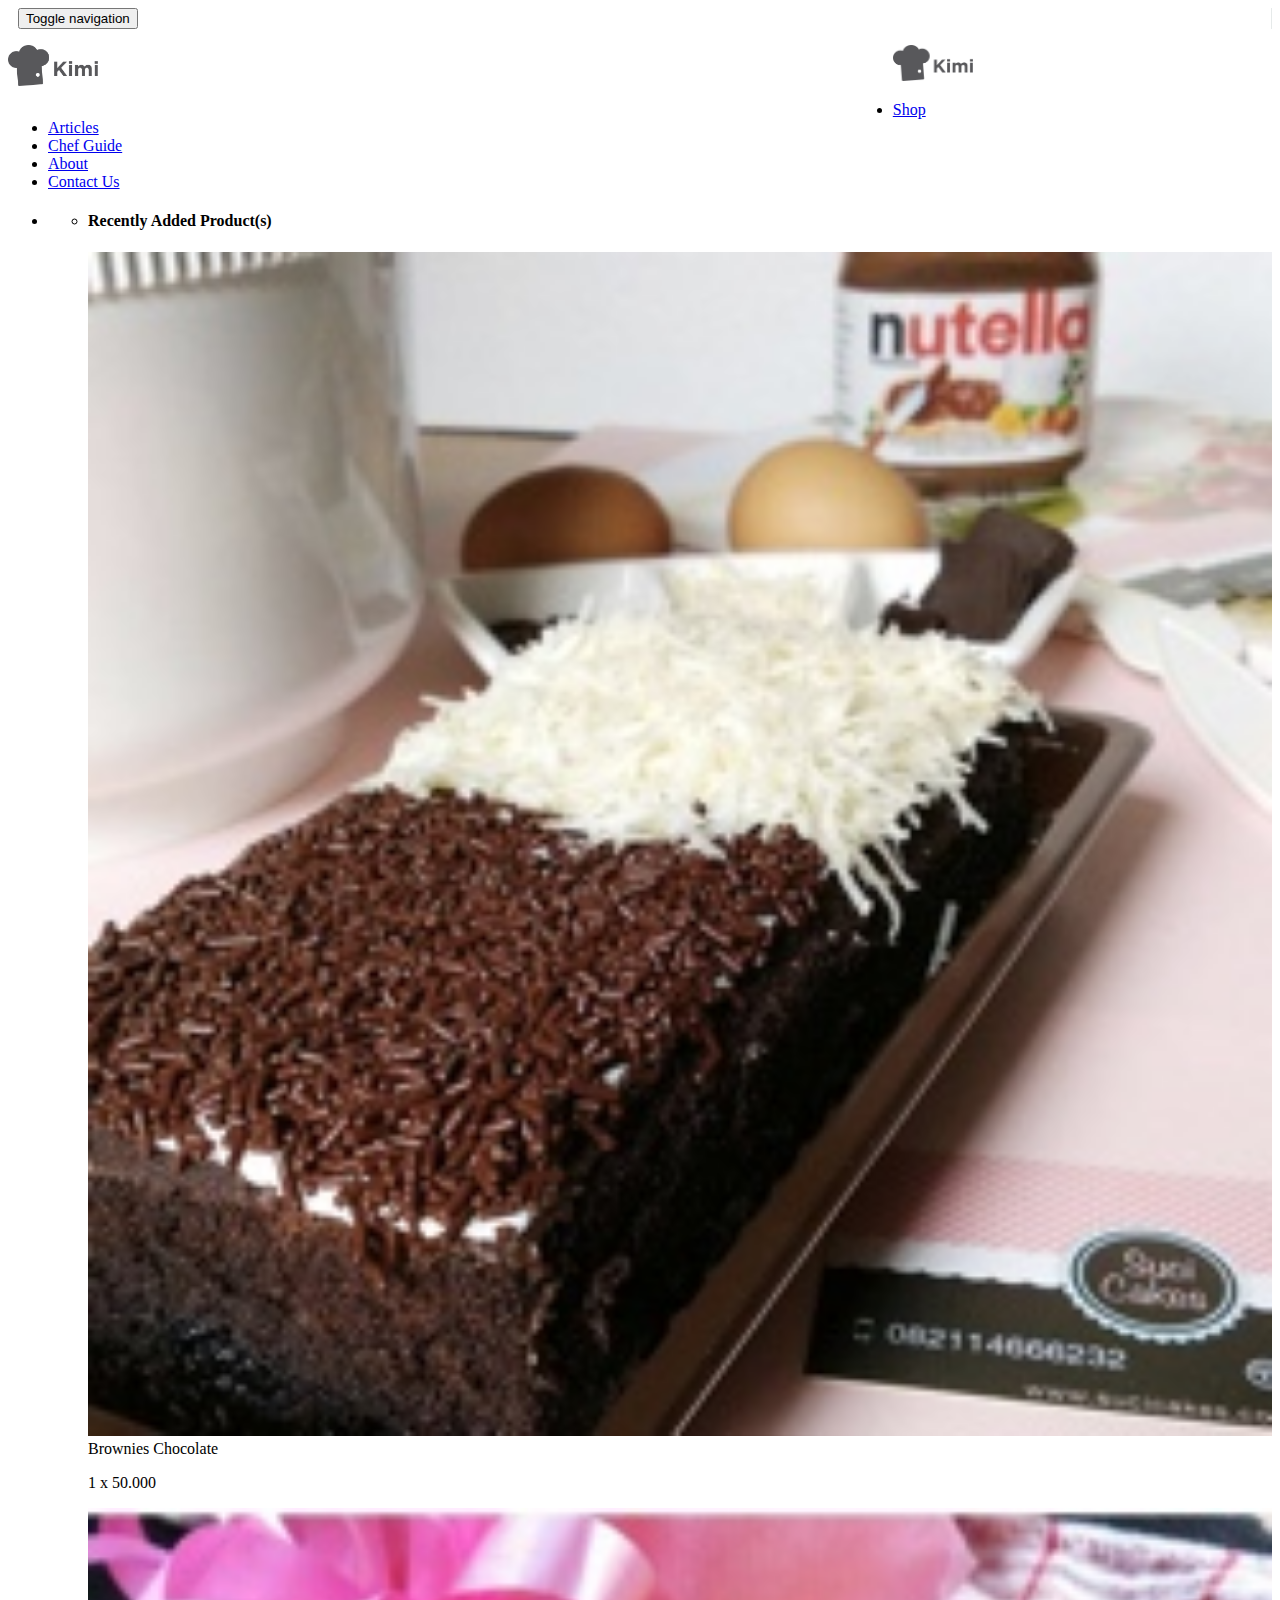
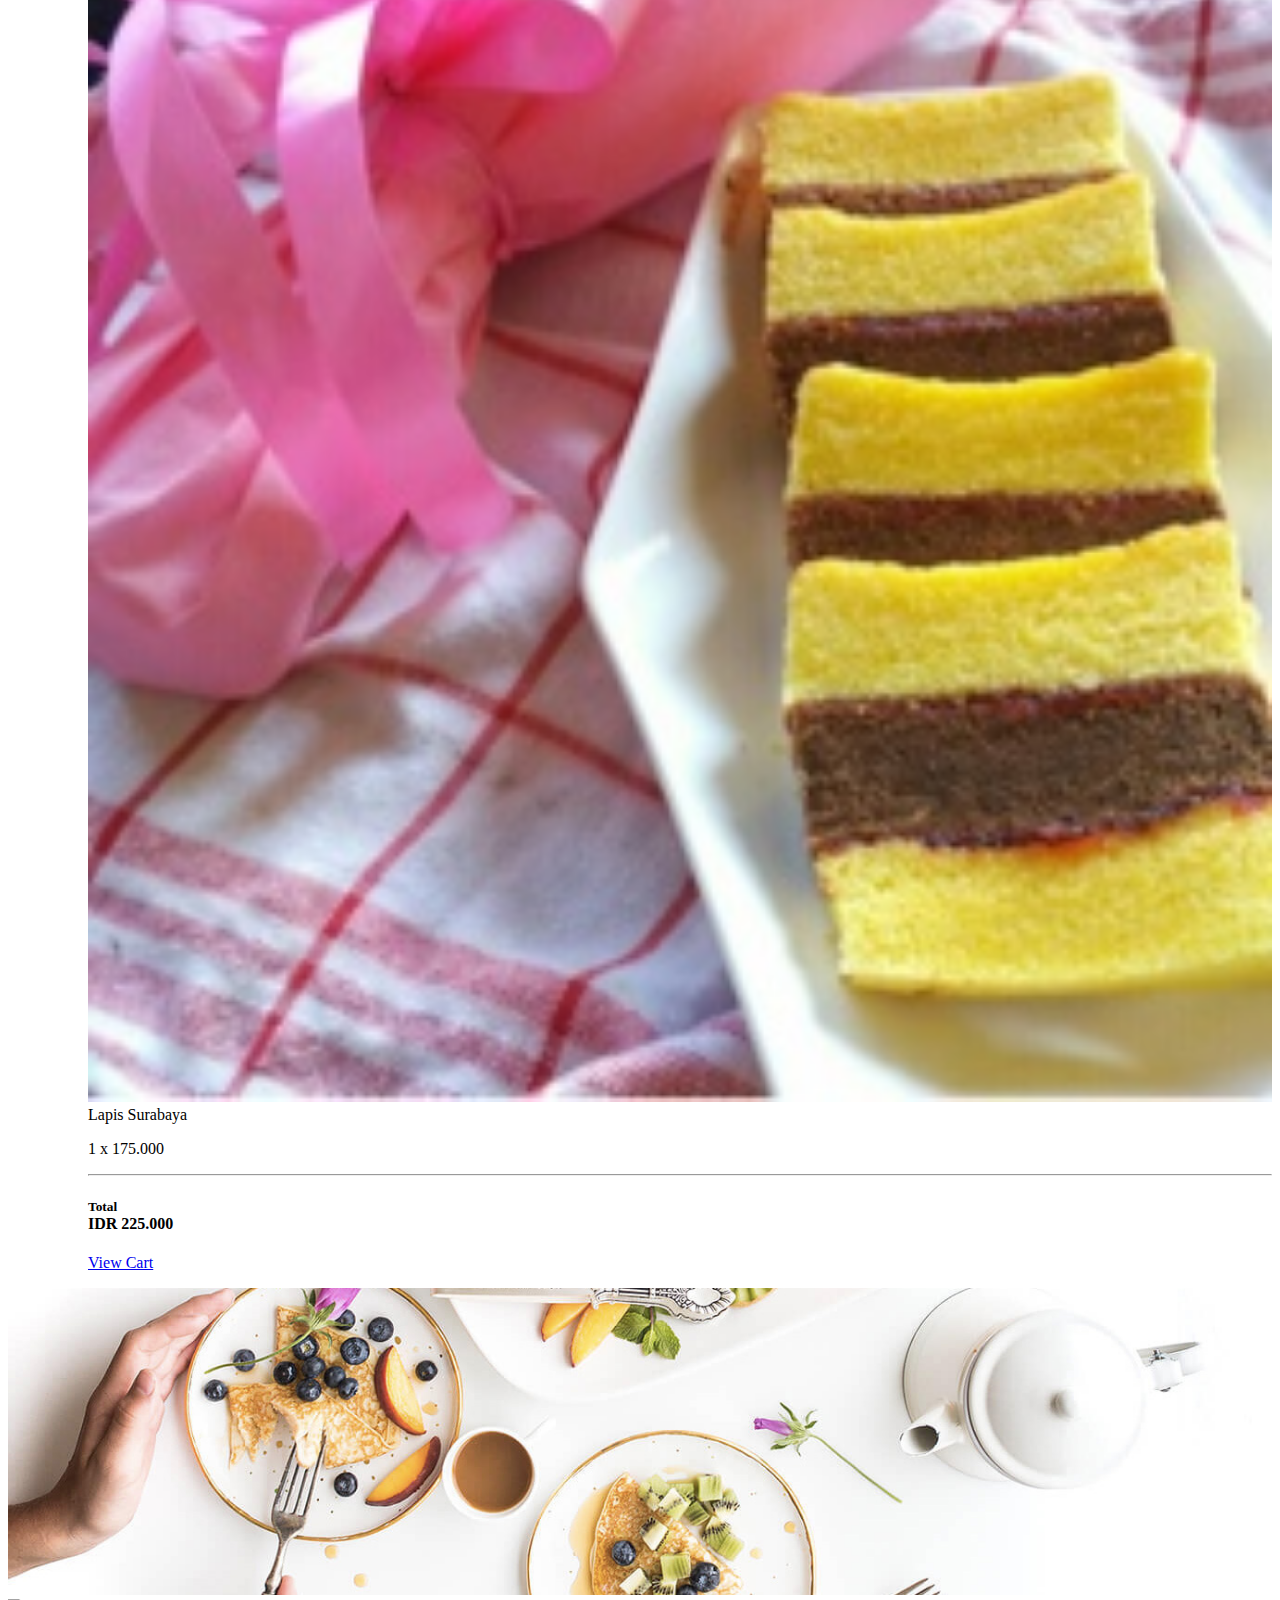
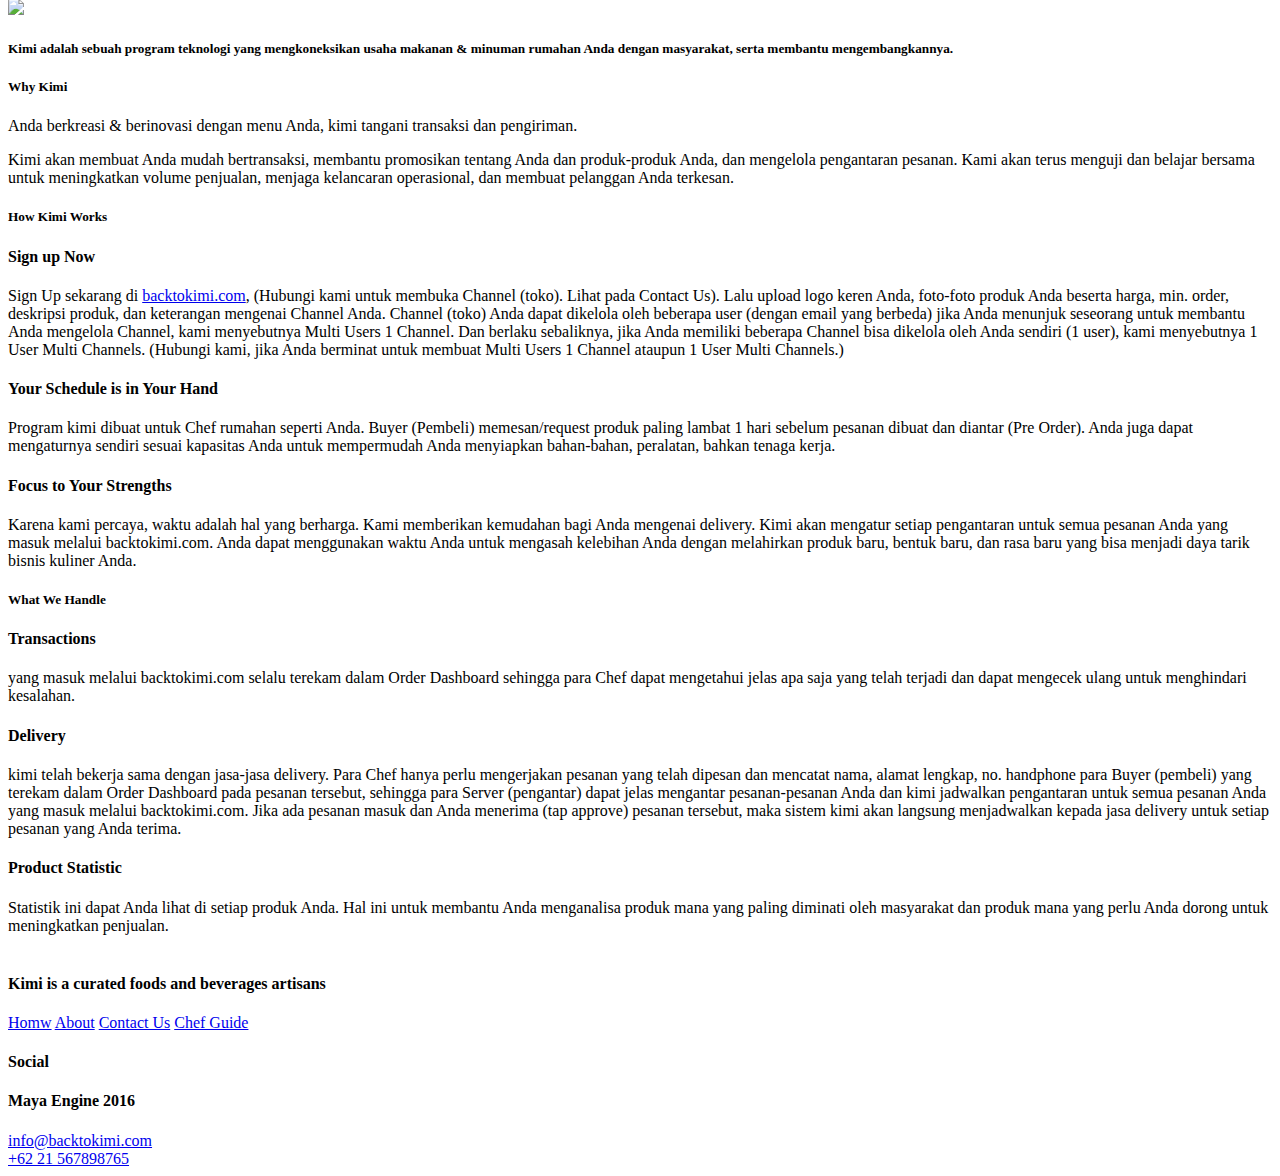
==== about.html @ 2904786a "first commit" ====
<!DOCTYPE html>
<html lang="en">

<head>
    <meta charset="utf-8">
    <meta http-equiv="X-UA-Compatible" content="IE=edge">
    <meta name="viewport" content="width=device-width, initial-scale=1">
    <meta name="apple-mobile-web-app-capable" content="yes">
    <meta name="mobile-web-app-capable" content="yes">


    <link rel="icon" href="https://s3-ap-southeast-1.amazonaws.com/kimistatic/images/favicon.ico">
    <link rel="apple-touch-icon" href="https://s3-ap-southeast-1.amazonaws.com/kimistatic/images/apple-touch-icon.png">

    <title>About Kimi</title>

    <!-- Bootstrap core CSS -->
    <link href="./css/bootstrap.min.css" rel="stylesheet">
    <link href="css/kimi.css" rel="stylesheet">
    <link href="css/font-awesome.min.css" rel="stylesheet">



</head>

<body style="background-color: #fff;">

    <nav class="navbar navbar-default navbar-fixed-top">
        <div class="container-fluid" style="background: white;">
            <div class="navbar-header pull-left"
                style="border-right: 1px solid #E6EAEA; padding-right: 10px; margin-right: 0px; padding-left: 10px;">
                <button type="button" class="navbar-toggle collapsed" data-toggle="collapse" data-target="#navbar"
                    aria-expanded="false" aria-controls="navbar">
                    <span class="sr-only">Toggle navigation</span>
                    <span class="icon-bar icon-short"></span>
                    <span class="icon-bar"></span>
                    <span class="icon-bar icon-medium"></span>
                </button>
            </div>
            <div class="visible-xs" style="width: 70%; float: left;">
                <p class="text-center logo-container visible-xs"><a href="index.html"><img src="images/logo.png"
                            width="90"></a></p>
            </div>
            


            <div class="clearfix"></div>

            <div class="fly-searchbar" style="display: none;">
                <div class="top-nav-searchbar searchbar-mobile">
                    <div class="input-group">
                        <form action="search.html">
                            <input class="form-control" type="text" name="q" id="tipue_search_input"
                                placeholder="Search for" autofocus="autofocus">
                        </form>
                        <div class=" logo-center">
                            <p class="text-center logo-container "><a href="index.html"><img src="images/logo.png"
                                        width="90"></a></p>
                        </div>
                        
                    </div>
                </div>
            </div>


            <div id="navbar" class="navbar-collapse collapse">
                <div class="col-md-4 col-sm-4 d-none d-sm-inline d-md-inline d-lg-inline">
                    <p class="text-center logo-container">
                        <a href="index.html">
                            <img src="images/logo.png" class="" width="80" height="auto">
                        </a>
                    </p>
                </div>
                <div class="col-md-8 col-sm-8">
                    <ul class="nav navbar-nav">
                        <li><a href="index.html">Shop</a></li>
                        <li><a href="articles.html">Articles</a></li>
                        <li><a href="merchantGuide.html">Chef Guide</a></li>
                        <li class="active"><a href="about.html">About</a></li>
                        <li><a href="contact.html">Contact Us</a></li>
                    </ul>
                    <ul class="nav navbar-nav navbar-right">
                        <li class="dropdown">

                            <ul class="dropdown-menu">
                                <li>
                                    <div class="cart-flyout">
                                        <h4 class="text-oswald">Recently Added Product(s)</h4>
                                        <div class="row">
                                            <div class="col-sm-2 col-xs-3 less-padding">
                                                <img src="images/brownies.jpg" width="100%">
                                            </div>
                                            <div class="col-sm-8 col-xs-9">
                                                <span class="text-gray-1">Brownies Chocolate</span>
                                                <p class="text-gray-2">1 x 50.000</p>
                                            </div>

                                        </div>

                                        <div class="row">
                                            <div class="col-sm-2 col-xs-3 less-padding">
                                                <img src="images/lapisSurabaya.jpg" width="100%">
                                            </div>
                                            <div class="col-sm-8 col-xs-9">
                                                <span class="text-gray-1">Lapis Surabaya</span>
                                                <p class="text-gray-2">1 x 175.000</p>
                                            </div>

                                        </div>
                                        <hr>

                                        <div class="row">
                                            <div class="col-sm-6 col-xs-6 less-padding">
                                                <h4><small>Total</small><br><span>IDR 225.000</span></h4>
                                            </div>
                                            <div class="col-sm-6 col-xs-6 less-padding">
                                                <a href="#"
                                                    class="button-green-top-nav btn pull-right btn-block text-oswald text-uppercase">View
                                                    Cart</a>
                                            </div>
                                        </div>

                                    </div>
                                </li>
                            </ul>
                        </li>
                    </ul>
                </div><!--/.nav-collapse -->
            </div><!--/.container-fluid -->
        </div>
    </nav>


    <div class="container-fluid kimi-container less-padding">
        <img src="images/birds-eye-1500w.jpg" width="100%" class="hidden-xs">
        <img src="https://res.cloudinary.com/kimithemes/image/upload/c_thumb,h_250,q_auto:best,w_480/v1506321165/birds-eye-1500w_r4qf8b.jpg"
            width="100%" class="visible-xs">
    </div>


    <div class="container">

        <div class="">


            <div class="clearfix"></div>


            <div class="row">
                <div class="col-md-10 col-md-offset-1" style="margin-bottom: 40px;">
                    <h5 class="about-first-text text-center">Kimi adalah sebuah program teknologi yang mengkoneksikan
                        usaha makanan & minuman rumahan Anda dengan masyarakat, serta membantu mengembangkannya.</h5>

                    <div class="maya-well-padding"></div>
                    <h5 class="about-first-text text-center">Why Kimi</h5>

                    <p class="helvetica-18 text-gray-3 text-center text-thin">Anda berkreasi & berinovasi dengan menu
                        Anda, kimi tangani transaksi dan pengiriman.</p>
                    <p class="helvetica-18 text-gray-3 text-center text-thin">Kimi akan membuat Anda mudah bertransaksi,
                        membantu promosikan tentang Anda dan produk-produk Anda, dan mengelola pengantaran pesanan. Kami
                        akan terus menguji dan belajar bersama untuk meningkatkan volume penjualan, menjaga kelancaran
                        operasional, dan membuat pelanggan Anda terkesan.
                    </p>
                    <div class="maya-well-padding"></div>

                    <h5 class="about-first-text text-center">How Kimi Works</h5>
                    <h4 class="text-bold text-center">Sign up Now</h4>
                    <p class="helvetica-18 text-gray-3 text-thin text-center">
                        Sign Up sekarang di <a class="text-secondary" href="signup.html"> backtokimi.com</a>, (Hubungi
                        kami untuk membuka Channel (toko). Lihat pada Contact Us). Lalu upload logo keren Anda,
                        foto-foto produk Anda beserta harga, min. order, deskripsi produk, dan keterangan mengenai
                        Channel Anda.
                        Channel (toko) Anda dapat dikelola oleh beberapa user (dengan email yang berbeda) jika Anda
                        menunjuk seseorang untuk membantu Anda mengelola Channel, kami menyebutnya Multi Users 1
                        Channel.
                        Dan berlaku sebaliknya, jika Anda memiliki beberapa Channel bisa dikelola oleh Anda sendiri (1
                        user), kami menyebutnya 1 User Multi Channels.
                        (Hubungi kami, jika Anda berminat untuk membuat Multi Users 1 Channel ataupun 1 User Multi
                        Channels.)
                    </p>
                    <div class="maya-small-padding"></div>

                    <h4 class="text-bold text-center">Your Schedule is in Your Hand</h4>

                    <p class="helvetica-18 text-gray-3 text-thin text-center">Program kimi dibuat untuk Chef rumahan
                        seperti Anda. Buyer (Pembeli) memesan/request produk paling lambat 1 hari sebelum pesanan dibuat
                        dan diantar (Pre Order).
                        Anda juga dapat mengaturnya sendiri sesuai kapasitas Anda untuk mempermudah Anda menyiapkan
                        bahan-bahan, peralatan, bahkan tenaga kerja.
                    </p>
                    <div class="maya-small-padding"></div>

                    <h4 class="text-bold text-center">Focus to Your Strengths</h4>
                    <p class="helvetica-18 text-gray-3 text-thin text-center">
                        Karena kami percaya, waktu adalah hal yang berharga. Kami memberikan kemudahan bagi Anda
                        mengenai delivery.
                        Kimi akan mengatur setiap pengantaran untuk semua pesanan Anda yang masuk melalui
                        backtokimi.com. Anda dapat menggunakan waktu Anda untuk mengasah kelebihan Anda dengan
                        melahirkan produk baru, bentuk baru, dan rasa baru yang bisa menjadi daya tarik bisnis kuliner
                        Anda.
                    </p>
                    <div class="maya-well-padding"></div>

                    <div>
                        <h5 class="about-first-text text-center">What We Handle</h5>
                        <h4 class="text-bold text-center">Transactions</h4>
                        <p class="helvetica-18 text-gray-3 text-thin text-center">yang masuk melalui backtokimi.com
                            selalu terekam dalam Order Dashboard sehingga para Chef dapat mengetahui jelas apa saja yang
                            telah terjadi dan dapat mengecek ulang untuk menghindari kesalahan.
                        </p>
                        <div class="maya-small-padding"></div>
                    </div>


                    <div>
                        <h4 class="text-bold text-center">Delivery</h4>
                        <p class="helvetica-18 text-gray-3 text-thin text-center">kimi telah bekerja sama dengan
                            jasa-jasa delivery. Para Chef hanya perlu mengerjakan pesanan yang telah dipesan dan
                            mencatat nama, alamat lengkap, no. handphone para Buyer (pembeli) yang terekam dalam Order
                            Dashboard pada pesanan tersebut, sehingga para Server (pengantar) dapat jelas mengantar
                            pesanan-pesanan Anda dan kimi jadwalkan pengantaran untuk semua pesanan Anda yang masuk
                            melalui backtokimi.com.
                            Jika ada pesanan masuk dan Anda menerima (tap approve) pesanan tersebut, maka sistem kimi
                            akan langsung menjadwalkan kepada jasa delivery untuk setiap pesanan yang Anda terima.

                        </p>
                        <div class="maya-small-padding"></div>
                    </div>

                    <div>
                        <h4 class="text-bold text-center">Product Statistic</h4>
                        <p class="helvetica-18 text-gray-3 text-thin text-center">Statistik ini dapat Anda lihat di
                            setiap produk Anda.
                            Hal ini untuk membantu Anda menganalisa produk mana yang paling diminati oleh masyarakat dan
                            produk mana yang perlu Anda dorong untuk meningkatkan penjualan.
                        </p>
                        <div class="maya-small-padding"></div>
                    </div>



                </div>
            </div>
        </div>

    </div><!-- /.container -->

    <!--include footer-->
    <div class="include-footer"></div>


    <!-- Bootstrap core JavaScript
================================================== -->
    <!-- Placed at the end of the document so the pages load faster -->
    <script src="./js/jquery.min.js"></script>
    <script>window.jQuery || document.write('<script src="../../assets/js/vendor/jquery.min.js"><\/script>')</script>
    <script src="./js/bootstrap.min.js"></script>

    <!--kimi basic js-->
    <script src="./js/kimi.js"></script>

</body>

</html>
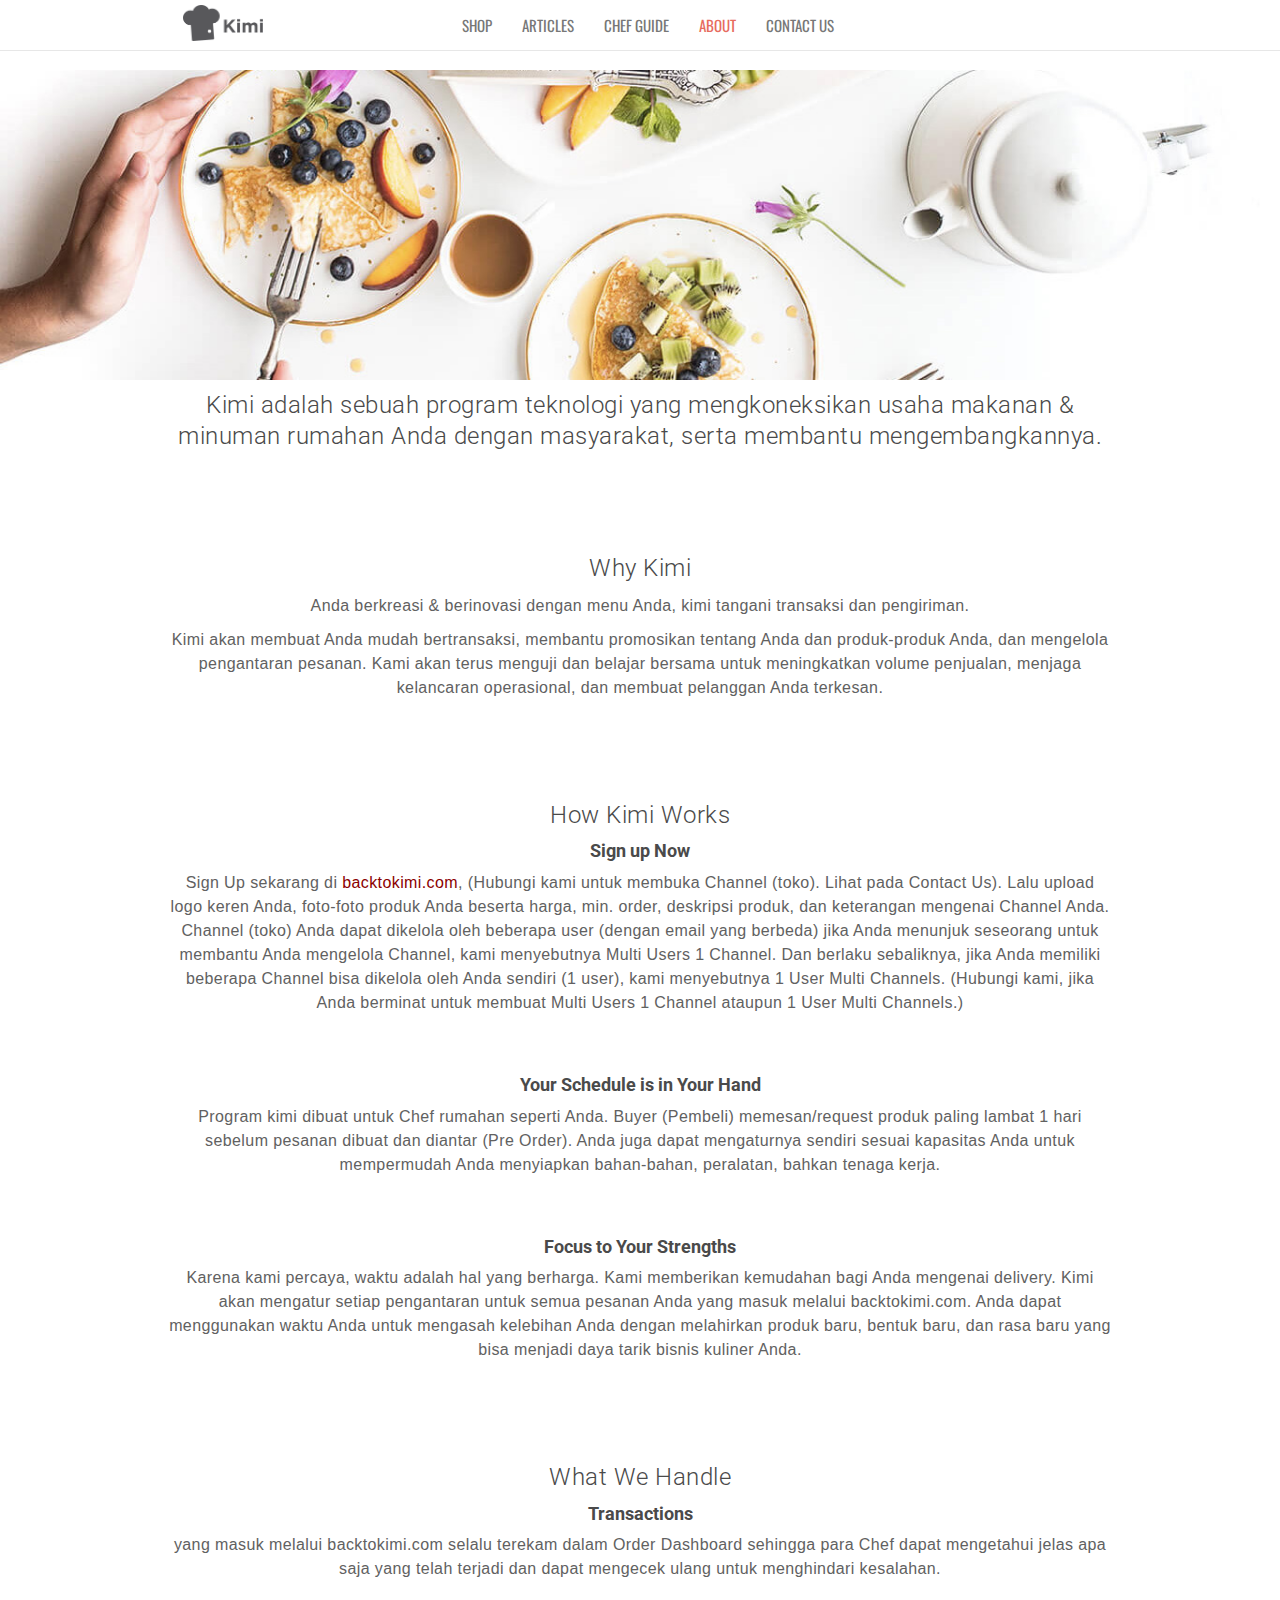
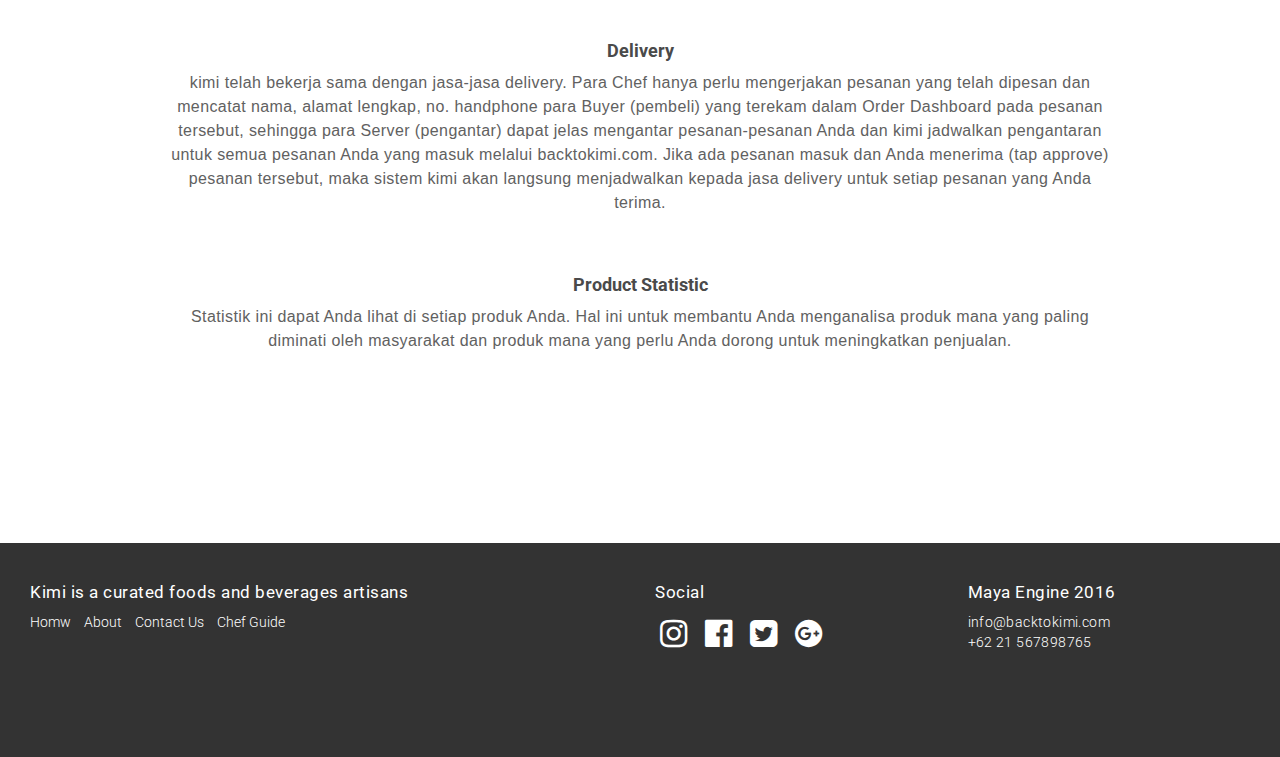
==== commit 1cd75661: "icon change" ====
--- a/about.html
+++ b/about.html
@@ -9,10 +9,10 @@
     <meta name="mobile-web-app-capable" content="yes">
 
 
-    <link rel="icon" href="https://s3-ap-southeast-1.amazonaws.com/kimistatic/images/favicon.ico">
+    
     <link rel="apple-touch-icon" href="https://s3-ap-southeast-1.amazonaws.com/kimistatic/images/apple-touch-icon.png">
 
-    <title>About Kimi</title>
+   
 
     <!-- Bootstrap core CSS -->
     <link href="./css/bootstrap.min.css" rel="stylesheet">
--- a/css/kimi.css
+++ b/css/kimi.css
@@ -0,0 +1,1890 @@
+/*
+kimi css 0.1
+Copyright (c) 2017 Kimi
+kimi themes is released under the MIT License
+https://backtokimi.com
+*/
+
+@import url('https://fonts.googleapis.com/css?family=Oswald');
+@import url('https://fonts.googleapis.com/css?family=Roboto:300,400,800');
+
+body {
+    background-color: #F5F7F6;
+    font-family: "Roboto";
+    color: #4A4A4A;
+    padding-top: 0 !important;
+}
+
+button,
+a {
+    cursor: pointer;
+}
+
+a {
+    color: #8b0000
+}
+
+.search-button {
+    background: none;
+    border: none;
+    margin-right: 20px;
+}
+
+.search-button i {
+    font-size: 18px;
+    line-height: 55px;
+}
+
+.search-button-mobile {
+    border: none !important;
+    background: none !important;
+}
+
+#buttonCloseSearchbarMobile {
+    border: none;
+    background: none;
+}
+
+.search-button-mobile i {
+    line-height: 47px;
+    font-size: 22px;
+}
+
+.fly-searchbar {
+    background: white;
+    position: absolute;
+    top: 0;
+    width: 100%;
+    height: 50px;
+    left: 0;
+    padding: 9px 15px;
+}
+
+.searchbar-mobile .input-group {
+    width: 100% !important;
+}
+
+.searchbar-mobile input {
+    height: 34px !important;
+    width: 240px !important;
+}
+
+#buttonCloseSearchbarMobile i {
+    line-height: 30px;
+    font-size: 20px;
+}
+
+.searchbox-search-result {
+    background: white;
+    padding: 10px;
+    width: 100%;
+    -webkit-border-radius: 2px;
+    -moz-border-radius: 2px;
+    border-radius: 2px;
+    border: 1px solid #f5f5f5;
+    height: 50px;
+}
+
+.searchbox-search-result::-webkit-input-placeholder {
+    color: #ccc;
+}
+
+
+.help-text {
+    font-size: 12px;
+    color: #939493;
+    font-weight: 400;
+    line-height: 56px;
+    margin-bottom: 0;
+}
+
+.logo-center {
+    width: calc(100% - 95.5px);
+    /* 83.5px Get From navbar-menu width 63px +  navbar-search 32.44px */
+    float: left;
+}
+
+.logo-container {
+    margin-bottom: 0;
+    margin-top: 5px;
+}
+
+a.button-green-top-nav {
+    background: #8b0000;
+    color: white;
+    border: none;
+    border-radius: 0;
+    line-height: 48px;
+    padding-left: 30px;
+    padding-right: 30px;
+    font-weight: 500;
+}
+
+a.button-green-top-nav:focus {
+    color: white;
+    border: 1px solid darkred;
+}
+
+a.button-green-top-nav:hover {
+    background: #000;
+    color: #ffffff;
+}
+
+.button-positive {
+    background: #42AB9E !important;
+}
+
+.button-green-free {
+    background: #8b0000;
+    color: white;
+    -webkit-border-radius: 2px;
+    -moz-border-radius: 2px;
+    border-radius: 2px;
+}
+
+.button-green-free:hover {
+    background: black;
+    color: #fff;
+}
+
+.merchant-menu li a:hover {
+    color: #8b0000 !important;
+}
+
+.box-bg-white {
+    background: white;
+    padding: 10px 20px;
+    float: left;
+    margin-bottom: 40px;
+}
+
+.bg-white {
+    background: #ffffff;
+}
+
+.box-bg-gray {
+    background: #F5F7F6;
+    padding: 10px 10px;
+    float: left;
+}
+
+.number-input {
+    border: none !important;
+    text-align: center;
+    box-shadow: none;
+    font-size: 20px;
+    font-weight: bold;
+}
+
+.breadcrumb {
+    background: none;
+    padding-left: 0;
+    margin-bottom: 10px;
+}
+
+.breadcrumb li {
+    color: #333;
+    font-size: 12px;
+}
+
+.breadcrumb li a {
+    color: #8b0000;
+}
+
+.breadcrumb li a:hover {
+    text-decoration: none;
+}
+
+.arrival-btn-group>.btn:first-child {
+    font-size: 22px !important;
+    color: #4A4A4A !important;
+    font-weight: 500 !important;
+}
+
+.arrival-btn-group .dropdown-menu>li>a {
+    font-size: 22px !important;
+    color: #4A4A4A !important;
+    font-weight: 500 !important;
+}
+
+.owl-theme .owl-dots .owl-dot span {
+    width: 6px !important;
+    height: 6px !important;
+}
+
+.owl-theme .owl-dots .owl-dot.active span,
+.owl-theme .owl-dots .owl-dot:hover span {
+    background: #8b0000 !important;
+}
+
+a.text-secondary:hover {
+    text-decoration: none;
+    color: #4a4a4a;
+}
+
+/*typography*/
+.text-center.text-gray-1 {
+    font-family: roboto;
+}
+
+.text-secondary {
+    color: #8b0000;
+}
+
+.text-red {
+    color: #CC555B !important;
+}
+
+.text-gray-3 {
+    color: #9B9B9B;
+}
+
+.text-gray-2 {
+    color: #939493;
+}
+
+.text-gray-1 {
+    color: #4A4A4A;
+}
+
+.text-gray-4 {
+    color: #656565;
+}
+
+.text-oswald {
+    font-family: 'Oswald';
+}
+
+.text-roboto {
+    font-family: 'Roboto';
+}
+
+.text-roboto-light {
+    font-family: Roboto;
+    font-weight: 300;
+}
+
+.roboto-14 {
+    font-size: 14px;
+}
+
+.text-bold {
+    font-weight: bold;
+}
+
+.section-title {
+    font-size: 16px;
+    margin-bottom: 20px;
+    font-weight: 500;
+}
+
+.text-medium {
+    font-size: 18px;
+}
+
+.text-thin {
+    font-weight: 300;
+    letter-spacing: 0.4px;
+}
+
+.text-black {
+    color: #000 !important;
+}
+
+.text-white {
+    color: #ffffff;
+}
+
+.text-underline {
+    text-decoration: underline;
+}
+
+
+.top-nav-searchbar input {
+    border: none;
+    height: 56px;
+    line-height: 61px !important;
+    padding: 0 !important;
+    /* background: none; */
+    float: left;
+    color: #777;
+    font-weight: 300;
+    font-size: 15px;
+    letter-spacing: 0.5px;
+}
+
+
+
+/*override*/
+
+.navbar-default .navbar-nav>.active>a,
+.navbar-default .navbar-nav>.active>a:focus,
+.navbar-default .navbar-nav>.active>a:hover,
+.navbar-default .navbar-nav>li>a:focus,
+.navbar-default .navbar-nav>li>a:hover {
+    background: none;
+    color: rgb(231, 108, 94) !important;
+}
+
+.navbar-default .navbar-nav>.open>a,
+.navbar-default .navbar-nav>.open>a:focus,
+.navbar-default .navbar-nav>.open>a:hover {
+    background: none;
+    color: rgb(231, 108, 94);
+}
+
+.navbar-header.pull-left {
+    border-right: 1px solid #E6EAEA;
+    padding-right: 10px;
+    margin-right: 0px;
+    padding-left: 10px;
+}
+
+.navbar-default .navbar-nav>li>a {
+    font-family: "Oswald";
+    font-size: 15px;
+    text-transform: uppercase;
+}
+
+.cart-flyout {
+    padding: 10px;
+    width: 300px
+}
+
+.cart-flyout button {
+    background: none;
+    border: none;
+}
+
+.cart-flyout button i {
+    color: #D63236;
+    font-size: 24px;
+    line-height: 50px;
+}
+
+.cart-flyout p.text-oswald {
+    font-size: 16px;
+}
+
+.cart-flyout .row {
+    margin: 5px 0;
+}
+
+/*gap */
+
+.less-padding {
+    padding: 0;
+}
+
+.less-margin {
+    margin: 0;
+}
+
+.less-padding-right {
+    padding-right: 0;
+}
+
+.less-padding-left {
+    padding-left: 0;
+}
+
+.maya-tiny-padding {
+    padding: 10px;
+}
+
+.maya-small-padding {
+    padding: 20px
+}
+
+.maya-well-padding {
+    padding: 40px 0;
+}
+
+
+/*article*/
+.article-header .row h1,
+.heading-large {
+    width: 700px;
+    max-width: 100%;
+    margin: 0 auto;
+    font-size: 48px;
+    font-weight: 800;
+    line-height: 115%;
+    font-family: 'Helvetica';
+}
+
+.article-header row {
+    margin-bottom: 15px;
+}
+
+.article-header .info {
+    text-transform: uppercase;
+    font-size: 13px;
+}
+
+.article-header .list-share-circles {
+    float: none;
+    padding-top: 8px;
+}
+
+.list-share-circles {
+    position: relative;
+    display: inline-block;
+    overflow: hidden;
+    z-index: 2;
+}
+
+.list-share-circles ul {
+    display: -webkit-box;
+    display: -ms-flexbox;
+    display: flex;
+    position: relative;
+    width: 100%;
+    height: 40px;
+    float: left;
+    text-align: center;
+    -webkit-transition: all 0.3s ease-in-out;
+    transition: all 0.3s ease-in-out;
+    padding-left: 0;
+}
+
+.list-share-circles li {
+    display: inline-block;
+    margin-right: 6px;
+    font-size: 14px;
+    -webkit-transition: all 0.3s ease-in-out;
+    transition: all 0.3s ease-in-out;
+}
+
+.bt-circle {
+    display: -webkit-box;
+    display: -ms-flexbox;
+    display: flex;
+    background: #ffffff;
+    -webkit-box-align: center;
+    -ms-flex-align: center;
+    align-items: center;
+    -webkit-box-pack: center;
+    -ms-flex-pack: center;
+    justify-content: center;
+    width: 34px;
+    height: 34px;
+    text-align: center;
+    border: 1px solid #000;
+    border-radius: 50%;
+    overflow: hidden;
+    cursor: pointer;
+    -webkit-transition: all 0.3s ease-in-out;
+    transition: all 0.3s ease-in-out;
+}
+
+.bt-circle:hover {
+    border: 1px solid #8b0000;
+    color: #8b0000;
+}
+
+.bt-circle i {
+    font-size: 18px;
+    margin: 0 auto;
+}
+
+.article-body p,
+.text-paragraph {
+    font-size: 17px;
+    line-height: 1.7em;
+    font-weight: 300;
+    font-family: 'Roboto', sans-serif;
+    margin-bottom: 25px;
+    color: #202121;
+}
+
+.text-paragraph-small {
+    font-size: 14px;
+    font-weight: 300;
+    margin-bottom: 12px;
+    line-height: 20px;
+    text-overflow: ellipsis;
+    font-family: 'Roboto', sans-serif;
+    color: #202121;
+    height: inherit;
+    white-space: inherit;
+    overflow: visible;
+}
+
+.first-letter>p:first-child:first-letter {
+    float: left;
+    margin-right: 10px;
+    margin-left: -5px;
+    margin-top: 10px;
+    line-height: 0.73em;
+    font-size: 5.5em;
+    font-weight: 800;
+}
+
+.article-body img {
+    margin: 40px 0;
+}
+
+
+/*buttons*/
+button.outline-default-button {
+    border-radius: 2px;
+    -o-transition: all 0.3s linear;
+    -moz-transition: all 0.3s linear;
+    -khtml-transition: all 0.3s linear;
+    -webkit-transition: all 0.3s linear;
+    -ms-transition: all 0.3s linear;
+    transition: all 0.3s linear;
+}
+
+button.outline-default-button:hover {
+    background: black;
+    color: white;
+    border: 1px solid black;
+
+}
+
+button,
+a {
+    -o-transition: all 0.3s linear;
+    -moz-transition: all 0.3s linear;
+    -khtml-transition: all 0.3s linear;
+    -webkit-transition: all 0.3s linear;
+    -ms-transition: all 0.3s linear;
+    transition: all 0.3s linear;
+}
+
+.outline-small-default-button {
+    font-size: 11px;
+    text-transform: uppercase;
+    letter-spacing: 1px;
+    padding: 4px 10px;
+}
+
+.button-black {
+    background: #000;
+    color: #ffffff;
+    padding: 15px 25px;
+    font-size: 16px;
+    font-weight: 500;
+    border-radius: 2px;
+    border: 1px solid black;
+}
+
+.button-black:hover {
+    background: white;
+}
+
+.button-black-medium {
+    background: #000;
+    color: #ffffff;
+}
+
+.default-userProductList-CardList-button {
+    background: #8b0000;
+    font-family: Oswald;
+    color: white;
+    text-transform: uppercase;
+    border-radius: 0;
+    border: 1px solid #8b0000;
+}
+
+.default-userProductList-CardList-button:hover {
+    background: black;
+    color: white;
+}
+
+.product-detail-action-button-container {
+    margin: 20px 0;
+    overflow: auto;
+}
+
+.button-add-to-bag {
+    background: #8b0000;
+    color: #ffffff;
+    padding: 15px 25px;
+    font-size: 16px;
+    font-weight: 500;
+    border: none;
+    border-radius: 2px;
+    border: 1px solid #8b0000;
+}
+
+.button-add-to-bag:hover {
+    background: black;
+    color: white;
+    border: 1px solid black;
+}
+
+
+
+
+
+
+
+
+.kimi-container {
+    padding-top: 70px;
+}
+
+.dropdown-menu {
+    border: 1px solid #E7EAEA;
+    /*width: 180px;*/
+}
+
+.dropdown-menu>li>a {
+    color: #777;
+    font-family: helvetica;
+    font-weight: 300;
+    font-size: 14px;
+    letter-spacing: 0px;
+}
+
+.dropdown-menu>li>a:hover {
+    background: none;
+    color: #8b0000;
+}
+
+.form-control {
+    box-shadow: none;
+    -webkit-border-radius: 2px;
+    -moz-border-radius: 2px;
+    border-radius: 2px;
+    border: 1px solid #DFDFDF;
+}
+
+.form-control::-webkit-input-placeholder {
+    /* Chrome/Opera/Safari */
+    font-family: helvetica;
+    font-weight: 300;
+    font-size: 12px;
+    letter-spacing: 0px;
+    color: #999999;
+}
+
+.form-control::-moz-placeholder {
+    /* Firefox 19+ */
+    font-family: helvetica;
+    font-weight: 300;
+    font-size: 12px;
+    letter-spacing: 0px;
+    color: #999999;
+}
+
+.form-control:-ms-input-placeholder {
+    /* IE 10+ */
+    font-family: helvetica;
+    font-weight: 300;
+    font-size: 12px;
+    letter-spacing: 0px;
+    color: #999999;
+}
+
+.form-control:-moz-placeholder {
+    /* Firefox 18- */
+    font-family: helvetica;
+    font-weight: 300;
+    font-size: 12px;
+    letter-spacing: 0px;
+    color: #999999;
+}
+
+.number-input::-webkit-input-placeholder {
+    font-size: 20px;
+    font-weight: bold;
+    color: #555555;
+}
+
+.btn-group>.btn:first-child {
+    font-family: helvetica;
+    font-weight: 300;
+    font-size: 12px;
+    letter-spacing: 0px;
+    color: #999999;
+}
+
+.form-control:focus {
+    border-color: #000;
+    box-shadow: none;
+}
+
+.basic-info-container {
+    background: white;
+    padding-top: 15px;
+    padding-bottom: 10px;
+    border-bottom: 1px solid #E7EAEA;
+}
+
+
+/*footer*/
+
+footer {
+    background: #333333;
+    padding: 30px 0 100px 0;
+    margin-top: 100px;
+}
+
+footer h4 {
+    color: white;
+    font-weight: 400;
+    font-size: 17px;
+    letter-spacing: 0.5px;
+}
+
+footer p,
+footer address {
+    color: #ffffff;
+}
+
+footer .social-icons-wrapper a {
+    font-size: 32px;
+    margin-right: 10px;
+}
+
+footer a:hover {
+    color: #8b0000;
+}
+
+.social-icons-wrapper a {
+    margin: 0 5px;
+}
+
+.menu-footer a {
+    margin-right: 10px;
+}
+
+/*footer ends*/
+
+
+
+/*card info*/
+.card-info {
+    position: relative;
+    padding: 0;
+}
+
+.content {
+    padding: 30px;
+    background-color: #fcfcfc;
+}
+
+.avatar {
+    margin-bottom: 15px;
+    /*overflow: hidden*/
+}
+
+.card-info h3 {
+    font-size: 17px;
+    font-weight: 800;
+    font-family: Roboto;
+    color: black;
+}
+
+.card-footer p {
+    color: gray;
+    font-family: Roboto;
+    font-weight: 300;
+    color: #202121;
+}
+
+/*card info ends*/
+
+
+
+.hr-short {
+    width: 20%;
+    color: #555;
+}
+
+.helvetica-18 {
+    font-size: 16px;
+    font-family: Helvetica;
+    color: #616161;
+    line-height: 24px;
+}
+
+.helvetica-16 {
+    font-size: 16px;
+    font-family: Helvetica;
+}
+
+.helvetica-14 {
+    font-size: 14px;
+    font-family: Helvetica;
+}
+
+.helvetica-13 {
+    font-size: 13px;
+    font-family: Helvetica;
+}
+
+.helvetica-12 {
+    font-size: 12px;
+    font-family: Helvetica;
+}
+
+
+/*override old styles*/
+.default-userProductList-InfoBar-title {
+    font-family: 'Oswald';
+    text-transform: uppercase;
+    font-size: 18px;
+}
+
+.default-userProductList-InfoBar-title>.fa {
+    margin-right: 5px;
+    position: relative;
+    top: -1px;
+    left: -2px;
+}
+
+.item .scrim {
+    position: absolute;
+    top: 0;
+    left: 0;
+    width: 100%;
+    height: 100%;
+    background-color: #000;
+    opacity: .4;
+    z-index: 9;
+}
+
+.item p {
+    color: white;
+    text-decoration: none;
+    font-family: Oswald;
+    position: absolute;
+    width: 100%;
+    margin: 0 auto;
+    font-size: 15px;
+    text-transform: uppercase;
+    text-align: left;
+    position: absolute;
+    bottom: 10px;
+    padding-left: 10px;
+    z-index: 9;
+}
+
+.item .small-text-overlay {
+    font-family: Roboto;
+    font-size: 12px;
+    opacity: 0.8;
+    position: absolute;
+    bottom: 30px;
+    color: white;
+    font-weight: 300;
+    padding-left: 10px;
+    z-index: 9;
+}
+
+#tipue_search_input {
+    line-height: 40px !important;
+}
+
+
+/*product list homepage*/
+a.default-userProductList-CardList-thumbnail {
+    border-radius: 0;
+}
+
+a.default-userProductList-CardList-thumbnail:hover {
+    border: 1px solid #ddd;
+}
+
+.default-userProductList-CardList-thumbnail .caption h3 {
+    font-size: 18px;
+    font-weight: 400;
+    color: #4a4a4a;
+    margin-top: 10px;
+}
+
+.default-userProductList-CardList-thumbnail:hover {
+    text-decoration: none;
+}
+
+.caption .default-userProductList-CardList-price {
+    color: #7d7d7d;
+    /*font-weight:300;*/
+    font-size: 15px;
+    letter-spacing: 0.5px;
+    margin-bottom: 0;
+}
+
+.caption .min-order {
+    font-size: 12px;
+    font-weight: bold;
+    color: #7b7b7b;
+}
+
+
+/*channel details */
+.channel-cover {
+    position: relative;
+}
+
+.channel-info {
+    position: absolute;
+    top: 0;
+    left: 15px;
+}
+
+.channel-cover .cover-image {
+    width: 100%;
+}
+
+/*channel details ends*/
+
+
+
+/*carousel */
+
+.hide-bullets {
+    list-style: none;
+    margin-left: -40px;
+    margin-top: 20px;
+}
+
+.thumbnail {
+    padding: 0;
+    border-radius: 0;
+}
+
+.carousel-inner>.item>img,
+.carousel-inner>.item>a>img {
+    width: 100%;
+}
+
+a.thumbnail {
+    border: none;
+}
+
+a.thumbnail.active,
+a.thumbnail:focus,
+a.thumbnail:hover {
+    border: none;
+}
+
+#myCarousel .carousel-control {
+    display: none;
+}
+
+/*carousel ends*/
+
+
+/* upload product desktop */
+.modal-content {
+    border-radius: 2px;
+}
+
+.modal-title {
+    font-size: 16px;
+    font-weight: normal;
+}
+
+.add-product-icon {
+    text-align: center;
+    /*border: 1px solid #777777 !important;*/
+
+}
+
+.add-product-icon i {
+    color: #999;
+    font-size: 60px;
+}
+
+.desktop-upload-photo-button-container {
+    position: absolute;
+    bottom: 0;
+    width: 80%
+}
+
+input#file-upload[type="file"],
+input#file-upload-mobile[type="file"] {
+    display: none;
+}
+
+.custom-file-upload {
+    display: inline-block;
+    cursor: pointer;
+}
+
+.footer-button-mobile-interface {
+    padding-left: 2px;
+    padding-right: 2px;
+}
+
+.footer-button-mobile-interface .col-xs-3 {
+    padding-right: 2px;
+    padding-left: 2px;
+}
+
+/* upload product desktop ends */
+
+
+/*upload product mobile */
+.mobile-upload-interface .col-xs-3 {
+    padding-left: 3px;
+    padding-right: 3px;
+}
+
+/*upload product mobile ends*/
+
+.bookmarked {
+    position: absolute;
+    right: 0;
+    top: -9px;
+}
+
+.product-detail-tag-container {
+    margin: 20px 0;
+    overflow: auto;
+}
+
+.product-detail-tag-container button {
+    margin-right: 10px;
+    letter-spacing: 0.4px;
+    font-family: Roboto;
+    font-weight: 300;
+    font-size: 14px;
+    border: 1px solid #E7EAEA;
+    padding: 8px 20px;
+    border-radius: 2px;
+    background: white;
+    margin-bottom: 10px;
+}
+
+.product-description {
+    color: #4A4A4A;
+    font-size: 16px;
+    line-height: 24px;
+}
+
+.product-detail-tag-container button:hover {
+    background: #8b0000;
+    border: 1px solid #8b0000;
+    color: #ffffff;
+}
+
+.merchant-menu {
+    background: #4A4A4A;
+}
+
+.merchant-menu li a {
+    font-weight: normal;
+    font-size: 14px !important;
+    color: #ffffff !important;
+    font-family: Helvetica !important;
+    text-transform: none !important;
+    letter-spacing: 0.4px;
+}
+
+.bg-white-container {
+    background: white;
+    padding-bottom: 20px;
+    padding-top: 20px;
+}
+
+.button-red {
+    font-family: Helvetica;
+    color: white;
+    background: #CC555B;
+    font-size: 12px;
+    border-radius: 2px;
+    padding: 3px 12px;
+    letter-spacing: 0.4px;
+}
+
+.button-red:hover {
+    background: black;
+    color: #ffffff;
+}
+
+.button-gray-3 {
+    font-family: Helvetica;
+    color: white;
+    background: #4a4a4a;
+    font-size: 12px;
+    border-radius: 2px;
+    padding: 3px 12px;
+    letter-spacing: 0.4px;
+}
+
+.button-gray-3:hover {
+    background: black;
+    color: #ffffff;
+}
+
+.button-green {
+    font-family: Helvetica;
+    color: white;
+    background: #8b0000;
+    font-size: 12px;
+    border-radius: 2px;
+    padding: 3px 12px;
+    letter-spacing: 0.4px;
+}
+
+.button-green:hover {
+    background: black;
+    color: #ffffff;
+}
+
+.button-primary {
+    font-family: 'Roboto';
+    color: white;
+    background: #8b0000;
+    font-size: 12px;
+    border-radius: 2px;
+    padding: 3px 12px;
+    letter-spacing: 0.4px;
+}
+
+.button-primary:hover {
+    background: black;
+    color: #ffffff;
+}
+
+.button-red i,
+.button-green i {
+    font-size: 20px;
+}
+
+.button-gray-2 {
+    background: #4A4A4A;
+    font-size: 14px;
+    letter-spacing: 0.4px;
+    color: #fff;
+    border-radius: 2px;
+    padding-left: 20px;
+    padding-right: 20px;
+}
+
+.button-gray-2:hover {
+    border: 1px solid #4a4a4a;
+    color: #4a4a4a;
+    background: white;
+}
+
+.button-add-product {
+    background: #8b0000;
+    color: #fff;
+    border-radius: 2px;
+    margin-bottom: 10px;
+}
+
+.weekly-summary h2 {
+    margin-top: 5px;
+    margin-bottom: 5px;
+}
+
+.top-gray-border {
+    border-top: 1px solid #DCE0DF
+}
+
+.text-base-image {
+    background: #8b0000;
+    color: white;
+    position: absolute;
+    width: 80%;
+    text-align: center;
+    bottom: 0;
+    margin-bottom: 0;
+    line-height: 29px;
+}
+
+.nav-pills>li.active>a,
+.nav-stacked-kimi li a:hover,
+.nav-pills>li.active>a:hover {
+    background: #FCFCFC;
+    border: 1px solid #E7EAEA;
+    color: #8b0000;
+    /*font-weight:bold;*/
+}
+
+.nav-stacked-kimi li a {
+    background: #F4F7F6;
+    border: 1px solid #E7EAEA;
+    line-height: 60px;
+    border-radius: 0;
+    margin-top: 0;
+    color: #4A4A4A;
+    /*font-weight:bold;*/
+    padding-top: 0;
+    padding-bottom: 0;
+}
+
+.nav-stacked>li+li {
+    margin-top: -1px;
+}
+
+.va-middle {
+    vertical-align: middle !important;
+}
+
+
+/*about*/
+
+.about-first-text {
+    font-size: 24px;
+    line-height: 1.3em;
+    font-weight: 300;
+    letter-spacing: 0.5px;
+}
+
+.edit-channel-form .label-wrapper label {
+    font: 16px/45px "Helvetica";
+}
+
+.edit-channel-form .form-control,
+.form-medium-padding .form-control {
+    height: 45px;
+    width: 100%;
+    font: 16px Helvetica;
+    color: #656565;
+}
+
+.edit-channel-form .row:first-child {
+    margin-top: 0;
+    margin-bottom: 15px;
+}
+
+.edit-channel-form .row {
+    margin: 15px 0
+}
+
+.edit-channel-form textarea {
+    resize: none;
+    height: 5em !important;
+}
+
+/*widgets*/
+.box {
+    margin-bottom: 25px;
+    position: relative;
+}
+
+.box-header {
+    color: #4A4A4A;
+    display: block;
+    padding: 15px 0;
+    position: relative;
+}
+
+.box-header>.box-tools {
+    position: absolute;
+    right: 10px;
+    top: 5px;
+}
+
+.box-header .form-control {
+    height: 30px !important;
+}
+
+.box h3 {
+    font-family: Roboto;
+    font-size: 18px;
+    font-weight: 400;
+    color: #4a4a4a;
+    margin-top: 10px;
+}
+
+.box p {
+    color: #7d7d7d;
+    font-size: 15px;
+    /*letter-spacing: 0.5px;*/
+    margin-bottom: 0;
+}
+
+.box .last-text {
+    font-size: 12px;
+    font-weight: bold;
+    color: #7b7b7b;
+}
+
+.label-success {
+    background: #42AB9E;
+}
+
+.label-danger {
+    background: darkred;
+}
+
+.label {
+    font-weight: normal;
+}
+
+
+/*widgets ends*/
+
+
+/* zoom hover */
+.thumbnail_item {
+    position: relative;
+    overflow: hidden;
+    margin-bottom: 0;
+}
+
+.thumbnail_item img {
+    max-width: 100%;
+
+    -moz-transition: all 0.3s;
+    -webkit-transition: all 0.3s;
+    transition: all 0.3s;
+}
+
+.thumbnail_item:hover img {
+    -moz-transform: scale(1.1);
+    -webkit-transform: scale(1.1);
+    transform: scale(1.1);
+}
+
+.caption.box {
+    padding: 15px;
+    background: white;
+}
+
+.caption.box h3 {
+    margin-top: 0;
+}
+
+/*zoom hover*/
+
+
+/*map starts*/
+#map-canvas {
+    width: 100%;
+    height: 480px;
+}
+
+#mapsearch {
+    position: absolute;
+    z-index: 1;
+    top: 9px;
+    left: 128px;
+    padding: 5px;
+    border: 1px solid lightgray;
+    border-radius: 2px;
+    width: 300px;
+}
+
+
+/*map ends*/
+
+
+/*article metainfo*/
+.metainfo-wrapper {
+    position: absolute;
+    background: rgba(0, 0, 0, 0.7);
+    right: 20px;
+    bottom: 100px;
+    width: 200px;
+    height: 400px;
+    color: #fff;
+    border-radius: 2px;
+    padding: 10px;
+}
+
+.metainfo-wrapper h5 {
+    font-size: 11px;
+    text-transform: uppercase;
+    color: #999;
+    letter-spacing: 2px;
+    text-align: right;
+    margin-bottom: 5px;
+}
+
+.metainfo-wrapper p {
+    font-size: 15px;
+    line-height: 1.7em;
+    font-weight: 300;
+    font-family: 'Roboto', sans-serif;
+    margin-bottom: 25px;
+    color: #fff;
+    text-align: right;
+    margin-bottom: 20px;
+}
+
+#imageMetainfo {
+    border: none;
+    background: none;
+    position: absolute;
+    bottom: 50px;
+    right: 20px;
+}
+
+/*article metainfo ends*/
+
+.box-promo {
+    background: #8b0000;
+    padding: 15px;
+    color: #ffffff;
+}
+
+.box-promo h3 {
+    font-family: Roboto;
+}
+
+.box-ad p,
+.box-ad ul li {
+    font: 300 16px/24px helvetica;
+}
+
+.button-outline {
+    background: none;
+    -webkit-border-radius: 2px;
+    -moz-border-radius: 2px;
+    border-radius: 2px;
+    border: 1px solid #fff;
+}
+
+.button-outline:hover {
+    background: white;
+    color: #8b0000;
+}
+
+.button-connect-facebook {
+    background: #325595;
+    max-width: 100%;
+    height: 50px;
+    -o-transition: all 0.3s linear;
+    -moz-transition: all 0.3s linear;
+    -khtml-transition: all 0.3s linear;
+    -webkit-transition: all 0.3s linear;
+    -ms-transition: all 0.3s linear;
+    transition: all 0.3s linear;
+    line-height: 50px;
+    font-size: 17px;
+    text-align: left;
+    color: #fff !important;
+    text-overflow: ellipsis;
+    white-space: nowrap;
+    overflow: hidden;
+    cursor: pointer;
+    position: relative;
+    display: inline-block;
+    border: none;
+    border-radius: 2px;
+    text-align: center;
+    font-weight: 300;
+    font-family: 'Roboto', sans-serif;
+}
+
+.button-connect-facebook:hover,
+.button-connect-google:hover {
+    opacity: 0.8;
+}
+
+.button-connect-google {
+    background: #d14836;
+    max-width: 100%;
+    height: 50px;
+    -o-transition: all 0.3s linear;
+    -moz-transition: all 0.3s linear;
+    -khtml-transition: all 0.3s linear;
+    -webkit-transition: all 0.3s linear;
+    -ms-transition: all 0.3s linear;
+    transition: all 0.3s linear;
+    line-height: 50px;
+    font-size: 17px;
+    text-align: left;
+    color: #fff !important;
+    text-overflow: ellipsis;
+    white-space: nowrap;
+    overflow: hidden;
+    cursor: pointer;
+    position: relative;
+    display: inline-block;
+    border: none;
+    border-radius: 2px;
+    text-align: center;
+    font-weight: 300;
+    font-family: 'Roboto', sans-serif;
+}
+
+.button-connect-facebook i,
+.button-connect-google i {
+    position: absolute;
+    top: 35%;
+    right: 30px;
+}
+
+.edit-channel-form {
+    padding: 25px;
+    background: white;
+}
+
+.form-medium-padding {
+    padding: 25px;
+}
+
+.logo-avatar {
+    position: absolute;
+    bottom: 50%;
+    left: 50%;
+    overflow: hidden;
+    -webkit-transform: translateX(-50%);
+    transform: translateX(-50%);
+    z-index: 1;
+}
+
+a:hover {
+    text-decoration: none;
+}
+
+code {
+    display: block;
+    white-space: pre-wrap;
+    padding: 15px;
+    background: #f2f2f2;
+    border: 1px solid #e6e6e6;
+}
+
+.featured-merchant-slider .item {
+    background: white;
+    padding: 15px;
+}
+
+ul.pagination li a {
+    letter-spacing: 0.4px;
+    font-family: Roboto;
+    font-weight: 300;
+    font-size: 15px;
+    border: 1px solid #E7EAEA;
+    /*padding: 8px 20px;*/
+    /*border-radius: 2px;*/
+    background: white;
+    color: #7d7d7d;
+    height: 60px;
+    width: 60px;
+    line-height: 50px;
+    text-align: center;
+}
+
+.pagination>li:first-child>a,
+.pagination>li:first-child>span,
+.pagination>li:last-child>a,
+.pagination>li:last-child>span {
+    border-radius: 0;
+}
+
+
+ul.pagination li.current a {
+    background: #8b0000;
+    color: #ffffff;
+}
+
+.nav-pills>li.active>a,
+.nav-pills>li.active>a:focus,
+.nav-pills>li.active>a:hover {
+    background: #fcfcfc;
+    color: #4A4A4A;
+}
+
+.edit-channel-form h2.title {
+    font-family: Roboto;
+    font-size: 24px;
+}
+
+#orderDetail .table-hover th,
+.table-header-gray th {
+    background: #f5f5f5;
+}
+
+#orderDetail .table-hover td {
+    vertical-align: middle;
+}
+
+.icons-wrapper {
+    margin-bottom: 15px;
+    overflow: auto;
+}
+
+.icons-wrapper img {
+    background: #fff;
+    padding: 10px;
+    margin-right: -10px;
+    border: 1px solid #f5f5f5;
+    float: left;
+}
+
+/* --------------- Phone smaller start ------------------------ */
+@media (max-width: 767px) {
+    .navbar-toggle {
+        border: none;
+        margin-right: 0;
+        /*padding: 9px 0;*/
+    }
+
+    .logo-container {
+        display: none;
+    }
+
+    .navbar-toggle .icon-bar {
+        height: 4px;
+        background-color: #333 !important;
+        /*background-color: #8b0000 !important;*/
+    }
+
+    .navbar-toggle .icon-bar+.icon-bar {
+        margin-top: 3px;
+    }
+
+    .navbar-toggle .icon-short {
+        width: 14px;
+    }
+
+    .navbar-toggle .icon-medium {
+        width: 19px;
+    }
+
+    .navbar-default .navbar-toggle:focus,
+    .navbar-default .navbar-toggle:hover {
+        background: none;
+    }
+
+    .kimi-container {
+        padding-top: 53px;
+    }
+
+    #slider-thumbs {
+        display: none;
+    }
+
+    .button-add-to-bag,
+    .button-learn-more {
+        padding: 10px 15px;
+        font-size: 13px;
+    }
+
+    .channel-cover {
+        padding: 0;
+    }
+
+    .channel-cover .cover-image {
+        height: 150px;
+        float: right;
+        width: auto !important;
+    }
+
+    .image-mobile img {
+        height: 200px;
+        width: auto;
+        margin-left: -200px;
+    }
+
+    #mapsearch {
+        z-index: 1;
+        position: relative;
+        padding: 5px;
+        border: 1px solid lightgray;
+        border-radius: 2px;
+        width: 100%;
+        left: 0;
+    }
+
+    .edit-channel-form {
+        padding: 0;
+    }
+
+    .edit-channel-form textarea {
+        font: 14px helvetica !important;
+    }
+
+    .heading-large {
+        font-size: 28px !important;
+    }
+
+    .metainfo-wrapper-mobile p {
+        margin-bottom: 0;
+        font-size: 14px;
+    }
+
+    .homepage-slider .heading-large {
+        font-size: 18px !important;
+        font-weight: 800;
+        text-align: center;
+        position: absolute;
+        font-family: Roboto;
+        width: 80%;
+        color: #ffffff;
+        /*bottom: 100px;*/
+        vertical-align: 50%;
+        height: 50%;
+        overflow: auto;
+        margin: auto;
+        /*position: absolute;*/
+        top: 0;
+        left: 0;
+        bottom: 0;
+        right: 0;
+        z-index: 9;
+    }
+
+    .homepage-slider .item img {
+        height: 250px;
+        width: auto !important;
+    }
+
+    .homepage-slider p {
+        font-family: Roboto;
+        font-size: 15px;
+        font-weight: 300;
+        text-align: center;
+        bottom: 200px;
+        top: 190px;
+        position: absolute;
+        width: 80%;
+        color: #ffffff;
+        vertical-align: 50%;
+        height: 50%;
+        overflow: auto;
+        margin: auto;
+        /*position: absolute;*/
+        left: 0;
+        bottom: 0;
+        right: 0;
+        padding-left: 0;
+        z-index: 9;
+    }
+
+    .homepage-slider .row-buttons {
+        position: absolute;
+        width: 100%;
+        height: 60px;
+        background: none;
+        overflow: auto;
+        margin: 0 auto;
+        left: 0;
+        right: 0;
+        bottom: 0;
+        padding: 0 20px;
+        text-align: center;
+        z-index: 9;
+    }
+
+    .row-buttons a.button-outline {
+        margin-right: 5px;
+        margin-left: 5px;
+        padding-left: 10px;
+        padding-right: 10px;
+        -webkit-border-radius: 30px;
+        -moz-border-radius: 30px;
+        border-radius: 30px;
+        font-size: 13px;
+        font-weight: 300;
+    }
+
+    .row-buttons a.button-outline:hover {
+        color: #333;
+    }
+
+    .button-black {
+        padding: 10px 15px;
+        font-family: Roboto;
+        font-size: 13px;
+    }
+
+    .mobile-full-width-slider {
+        padding: 0;
+    }
+
+    .item p {
+        font-size: 12px;
+    }
+
+    .box-header {
+        color: #4A4A4A;
+        display: block;
+        padding: 15px;
+        position: relative;
+    }
+
+    .searchbar-mobile button i {
+        font-size: 18px;
+        line-height: 30px;
+    }
+
+    #buttonOpenSearchbarMobile {
+        padding: 0px 10px;
+    }
+
+    .icons-wrapper {
+        width: 100%;
+        overflow: auto;
+        margin-bottom: 10px;
+    }
+
+    .icons-wrapper img {
+        text-align: center;
+        float: left;
+        margin-right: 5px;
+    }
+
+}
+
+/* large desktop */
+@media (min-width: 1200px) {
+    .homepage-slider .heading-large {
+        font-size: 32px;
+        font-weight: 800;
+        text-align: center;
+        position: absolute;
+        font-family: Roboto;
+        /*width: 100%;*/
+        color: #ffffff;
+        /*bottom: 100px;*/
+        vertical-align: 50%;
+        width: 50%;
+        height: 50%;
+        overflow: auto;
+        margin: auto;
+        /*position: absolute;*/
+        top: 0;
+        left: 0;
+        bottom: 0;
+        right: 0;
+        z-index: 9;
+    }
+
+    .homepage-slider p {
+        font-family: Roboto;
+        font-size: 15px;
+        font-weight: 300;
+        text-align: center;
+        bottom: 200px;
+        z-index: 9;
+    }
+
+    .homepage-slider .row-buttons {
+        position: absolute;
+        width: 100%;
+        height: 80px;
+        background: none;
+        overflow: auto;
+        margin: 0 auto;
+        left: 0;
+        right: 0;
+        bottom: 0;
+        padding: 0 20px;
+        text-align: center;
+        z-index: 9;
+    }
+
+    .row-buttons a.button-outline {
+        margin-right: 20px;
+        padding-left: 20px;
+        padding-right: 20px;
+        margin-left: 20px;
+        -webkit-border-radius: 30px;
+        -moz-border-radius: 30px;
+        border-radius: 30px;
+    }
+
+    .row-buttons a.button-outline:hover {
+        color: #333;
+    }
+
+    .top-nav-searchbar .input-group {
+        width: 300px;
+    }
+}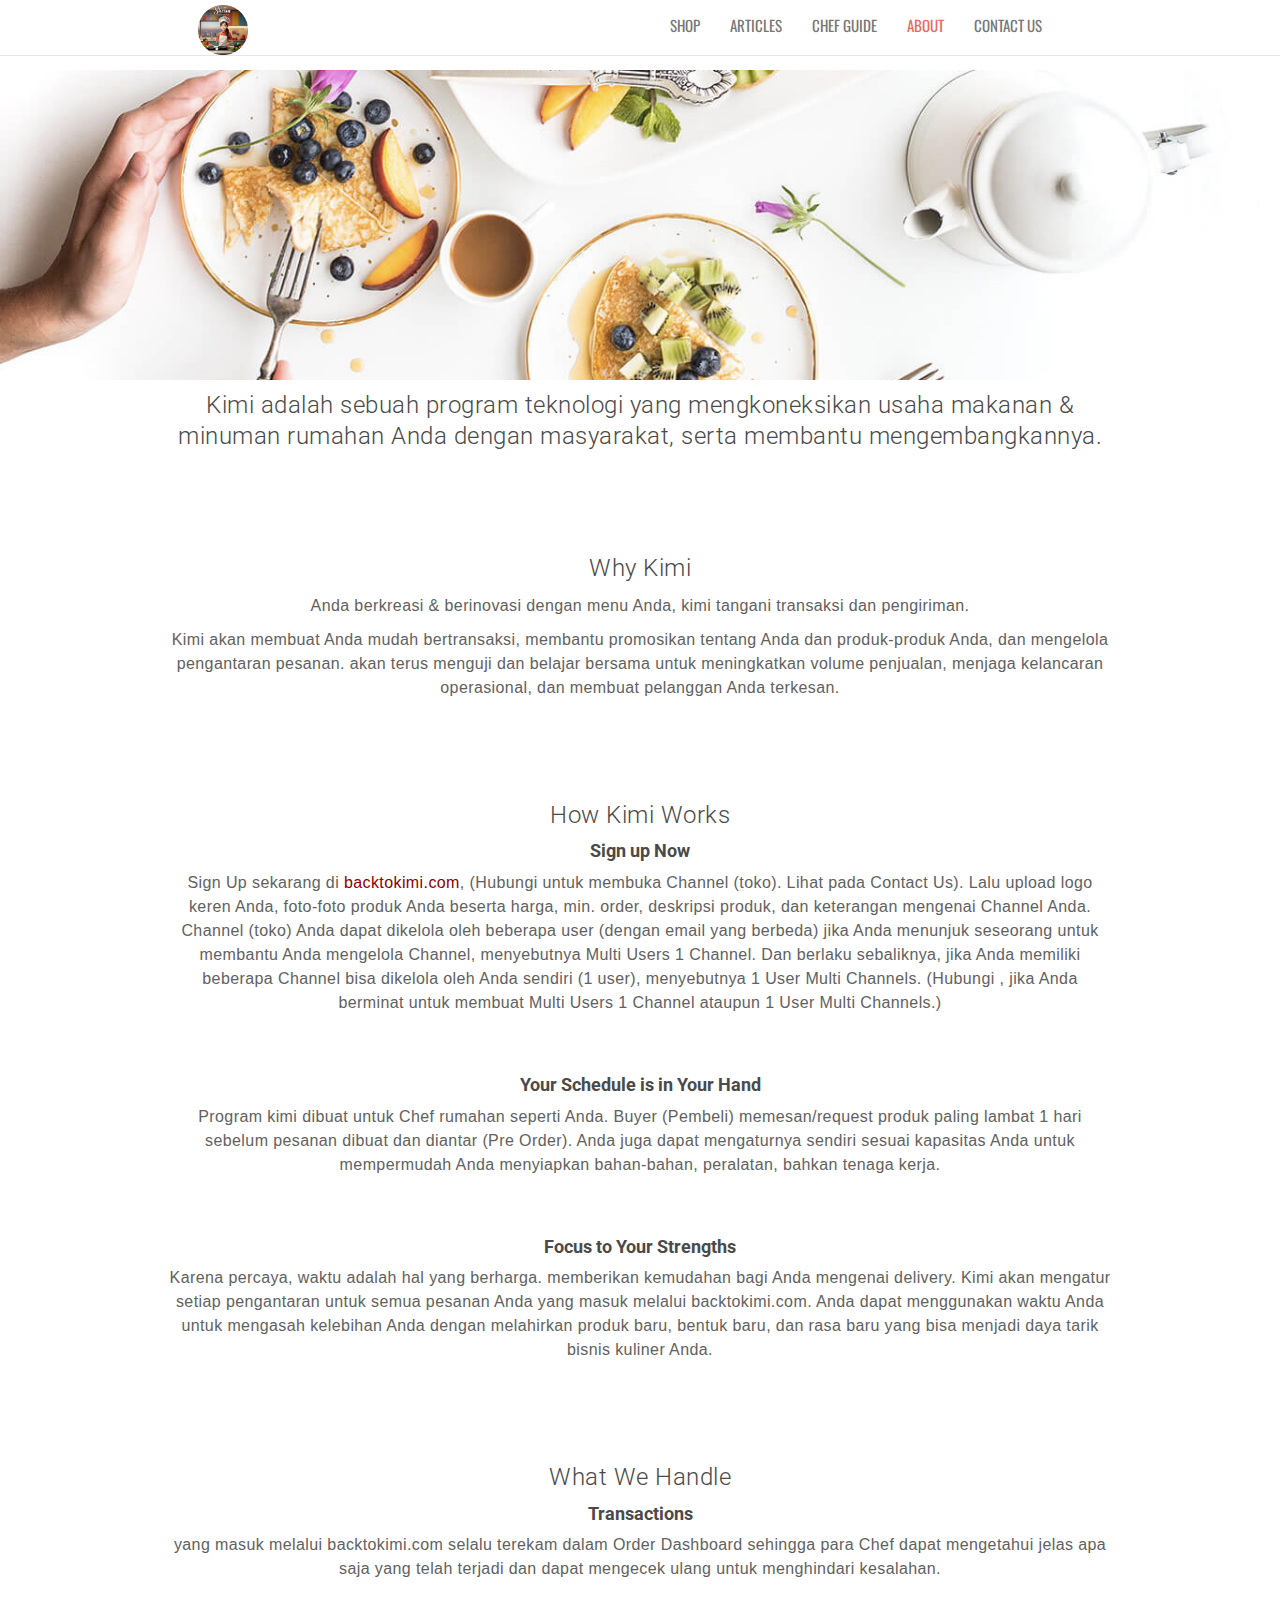
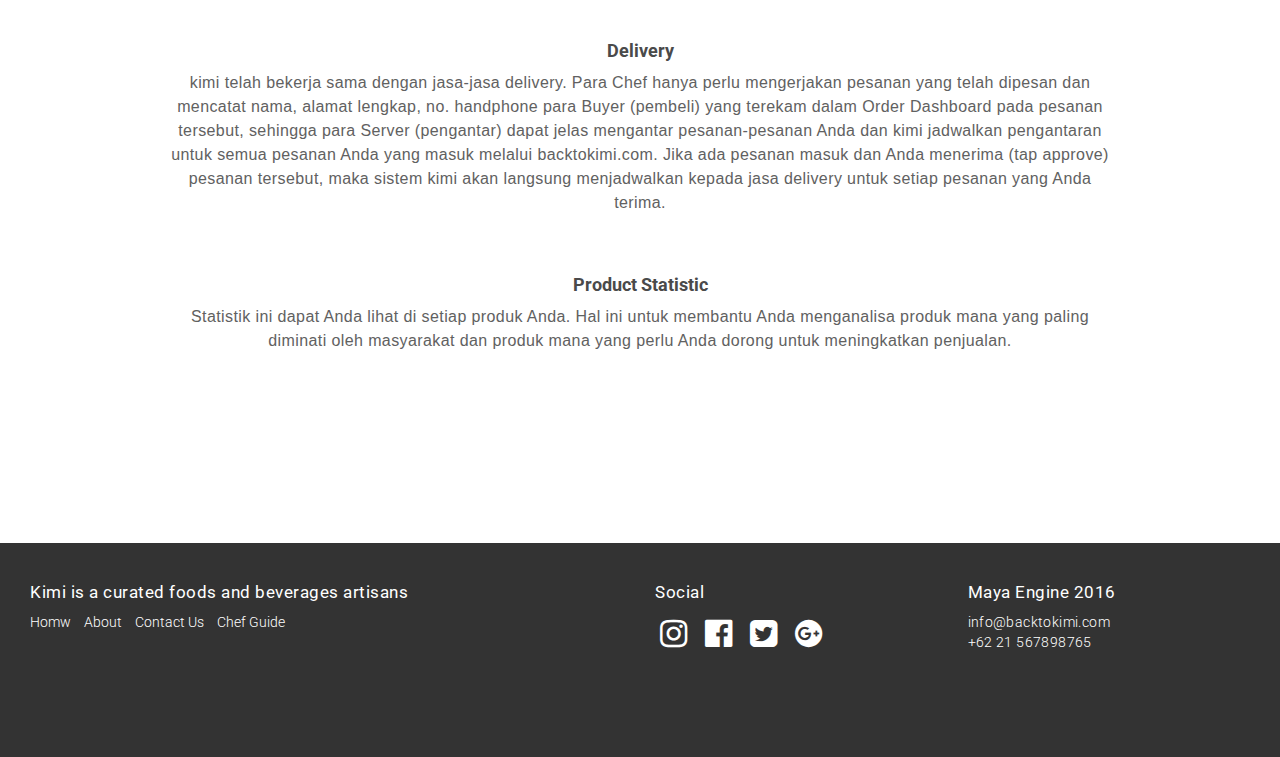
==== commit 8c789f7b: "final testing" ====
--- a/about.html
+++ b/about.html
@@ -9,15 +9,16 @@
     <meta name="mobile-web-app-capable" content="yes">
 
 
-    
-    <link rel="apple-touch-icon" href="https://s3-ap-southeast-1.amazonaws.com/kimistatic/images/apple-touch-icon.png">
-
+   
+    <link rel="icon" href="images/round_image.png">
    
 
     <!-- Bootstrap core CSS -->
     <link href="./css/bootstrap.min.css" rel="stylesheet">
-    <link href="css/kimi.css" rel="stylesheet">
+    <link href="css/style.css" rel="stylesheet">
     <link href="css/font-awesome.min.css" rel="stylesheet">
+
+    <title>About</title>
 
 
 
@@ -38,8 +39,8 @@
                 </button>
             </div>
             <div class="visible-xs" style="width: 70%; float: left;">
-                <p class="text-center logo-container visible-xs"><a href="index.html"><img src="images/logo.png"
-                            width="90"></a></p>
+                <p class="text-center logo-container visible-xs"><a href="index.html"><img src="images/round_image.png"
+                            width="40"></a></p>
             </div>
             
 
@@ -54,8 +55,8 @@
                                 placeholder="Search for" autofocus="autofocus">
                         </form>
                         <div class=" logo-center">
-                            <p class="text-center logo-container "><a href="index.html"><img src="images/logo.png"
-                                        width="90"></a></p>
+                            <p class="text-center logo-container "><a href="index.html"><img src="images/round_image.png"
+                                        width="50"></a></p>
                         </div>
                         
                     </div>
@@ -67,11 +68,11 @@
                 <div class="col-md-4 col-sm-4 d-none d-sm-inline d-md-inline d-lg-inline">
                     <p class="text-center logo-container">
                         <a href="index.html">
-                            <img src="images/logo.png" class="" width="80" height="auto">
+                            <img src="images/round_image.png" class="" width="50" height="auto">
                         </a>
                     </p>
                 </div>
-                <div class="col-md-8 col-sm-8">
+                <div class="col-md-8 col-sm-8" style="display: inline-flex;justify-content: center;">
                     <ul class="nav navbar-nav">
                         <li><a href="index.html">Shop</a></li>
                         <li><a href="articles.html">Articles</a></li>
@@ -157,7 +158,7 @@
                     <p class="helvetica-18 text-gray-3 text-center text-thin">Anda berkreasi & berinovasi dengan menu
                         Anda, kimi tangani transaksi dan pengiriman.</p>
                     <p class="helvetica-18 text-gray-3 text-center text-thin">Kimi akan membuat Anda mudah bertransaksi,
-                        membantu promosikan tentang Anda dan produk-produk Anda, dan mengelola pengantaran pesanan. Kami
+                        membantu promosikan tentang Anda dan produk-produk Anda, dan mengelola pengantaran pesanan. 
                         akan terus menguji dan belajar bersama untuk meningkatkan volume penjualan, menjaga kelancaran
                         operasional, dan membuat pelanggan Anda terkesan.
                     </p>
@@ -167,15 +168,15 @@
                     <h4 class="text-bold text-center">Sign up Now</h4>
                     <p class="helvetica-18 text-gray-3 text-thin text-center">
                         Sign Up sekarang di <a class="text-secondary" href="signup.html"> backtokimi.com</a>, (Hubungi
-                        kami untuk membuka Channel (toko). Lihat pada Contact Us). Lalu upload logo keren Anda,
+                         untuk membuka Channel (toko). Lihat pada Contact Us). Lalu upload logo keren Anda,
                         foto-foto produk Anda beserta harga, min. order, deskripsi produk, dan keterangan mengenai
                         Channel Anda.
                         Channel (toko) Anda dapat dikelola oleh beberapa user (dengan email yang berbeda) jika Anda
-                        menunjuk seseorang untuk membantu Anda mengelola Channel, kami menyebutnya Multi Users 1
+                        menunjuk seseorang untuk membantu Anda mengelola Channel,  menyebutnya Multi Users 1
                         Channel.
                         Dan berlaku sebaliknya, jika Anda memiliki beberapa Channel bisa dikelola oleh Anda sendiri (1
-                        user), kami menyebutnya 1 User Multi Channels.
-                        (Hubungi kami, jika Anda berminat untuk membuat Multi Users 1 Channel ataupun 1 User Multi
+                        user),  menyebutnya 1 User Multi Channels.
+                        (Hubungi , jika Anda berminat untuk membuat Multi Users 1 Channel ataupun 1 User Multi
                         Channels.)
                     </p>
                     <div class="maya-small-padding"></div>
@@ -192,7 +193,7 @@
 
                     <h4 class="text-bold text-center">Focus to Your Strengths</h4>
                     <p class="helvetica-18 text-gray-3 text-thin text-center">
-                        Karena kami percaya, waktu adalah hal yang berharga. Kami memberikan kemudahan bagi Anda
+                        Karena  percaya, waktu adalah hal yang berharga.  memberikan kemudahan bagi Anda
                         mengenai delivery.
                         Kimi akan mengatur setiap pengantaran untuk semua pesanan Anda yang masuk melalui
                         backtokimi.com. Anda dapat menggunakan waktu Anda untuk mengasah kelebihan Anda dengan
@@ -257,7 +258,7 @@
     <script src="./js/bootstrap.min.js"></script>
 
     <!--kimi basic js-->
-    <script src="./js/kimi.js"></script>
+    <script src="./js/main.js"></script>
 
 </body>
 
--- a/css/style.css
+++ b/css/style.css
@@ -0,0 +1,1890 @@
+/*
+kimi css 0.1
+Copyright (c) 2017 Kimi
+kimi themes is released under the MIT License
+https://backtokimi.com
+*/
+
+@import url('https://fonts.googleapis.com/css?family=Oswald');
+@import url('https://fonts.googleapis.com/css?family=Roboto:300,400,800');
+
+body {
+    background-color: #F5F7F6;
+    font-family: "Roboto";
+    color: #4A4A4A;
+    padding-top: 0 !important;
+}
+
+button,
+a {
+    cursor: pointer;
+}
+
+a {
+    color: #8b0000
+}
+
+.search-button {
+    background: none;
+    border: none;
+    margin-right: 20px;
+}
+
+.search-button i {
+    font-size: 18px;
+    line-height: 55px;
+}
+
+.search-button-mobile {
+    border: none !important;
+    background: none !important;
+}
+
+#buttonCloseSearchbarMobile {
+    border: none;
+    background: none;
+}
+
+.search-button-mobile i {
+    line-height: 47px;
+    font-size: 22px;
+}
+
+.fly-searchbar {
+    background: white;
+    position: absolute;
+    top: 0;
+    width: 100%;
+    height: 50px;
+    left: 0;
+    padding: 9px 15px;
+}
+
+.searchbar-mobile .input-group {
+    width: 100% !important;
+}
+
+.searchbar-mobile input {
+    height: 34px !important;
+    width: 240px !important;
+}
+
+#buttonCloseSearchbarMobile i {
+    line-height: 30px;
+    font-size: 20px;
+}
+
+.searchbox-search-result {
+    background: white;
+    padding: 10px;
+    width: 100%;
+    -webkit-border-radius: 2px;
+    -moz-border-radius: 2px;
+    border-radius: 2px;
+    border: 1px solid #f5f5f5;
+    height: 50px;
+}
+
+.searchbox-search-result::-webkit-input-placeholder {
+    color: #ccc;
+}
+
+
+.help-text {
+    font-size: 12px;
+    color: #939493;
+    font-weight: 400;
+    line-height: 56px;
+    margin-bottom: 0;
+}
+
+.logo-center {
+    width: calc(100% - 95.5px);
+    /* 83.5px Get From navbar-menu width 63px +  navbar-search 32.44px */
+    float: left;
+}
+
+.logo-container {
+    margin-bottom: 0;
+    margin-top: 5px;
+}
+
+a.button-green-top-nav {
+    background: #8b0000;
+    color: white;
+    border: none;
+    border-radius: 0;
+    line-height: 48px;
+    padding-left: 30px;
+    padding-right: 30px;
+    font-weight: 500;
+}
+
+a.button-green-top-nav:focus {
+    color: white;
+    border: 1px solid darkred;
+}
+
+a.button-green-top-nav:hover {
+    background: #000;
+    color: #ffffff;
+}
+
+.button-positive {
+    background: #42AB9E !important;
+}
+
+.button-green-free {
+    background: #8b0000;
+    color: white;
+    -webkit-border-radius: 2px;
+    -moz-border-radius: 2px;
+    border-radius: 2px;
+}
+
+.button-green-free:hover {
+    background: black;
+    color: #fff;
+}
+
+.merchant-menu li a:hover {
+    color: #8b0000 !important;
+}
+
+.box-bg-white {
+    background: white;
+    padding: 10px 20px;
+    float: left;
+    margin-bottom: 40px;
+}
+
+.bg-white {
+    background: #ffffff;
+}
+
+.box-bg-gray {
+    background: #F5F7F6;
+    padding: 10px 10px;
+    float: left;
+}
+
+.number-input {
+    border: none !important;
+    text-align: center;
+    box-shadow: none;
+    font-size: 20px;
+    font-weight: bold;
+}
+
+.breadcrumb {
+    background: none;
+    padding-left: 0;
+    margin-bottom: 10px;
+}
+
+.breadcrumb li {
+    color: #333;
+    font-size: 12px;
+}
+
+.breadcrumb li a {
+    color: #8b0000;
+}
+
+.breadcrumb li a:hover {
+    text-decoration: none;
+}
+
+.arrival-btn-group>.btn:first-child {
+    font-size: 22px !important;
+    color: #4A4A4A !important;
+    font-weight: 500 !important;
+}
+
+.arrival-btn-group .dropdown-menu>li>a {
+    font-size: 22px !important;
+    color: #4A4A4A !important;
+    font-weight: 500 !important;
+}
+
+.owl-theme .owl-dots .owl-dot span {
+    width: 6px !important;
+    height: 6px !important;
+}
+
+.owl-theme .owl-dots .owl-dot.active span,
+.owl-theme .owl-dots .owl-dot:hover span {
+    background: #8b0000 !important;
+}
+
+a.text-secondary:hover {
+    text-decoration: none;
+    color: #4a4a4a;
+}
+
+/*typography*/
+.text-center.text-gray-1 {
+    font-family: roboto;
+}
+
+.text-secondary {
+    color: #8b0000;
+}
+
+.text-red {
+    color: #CC555B !important;
+}
+
+.text-gray-3 {
+    color: #9B9B9B;
+}
+
+.text-gray-2 {
+    color: #939493;
+}
+
+.text-gray-1 {
+    color: #4A4A4A;
+}
+
+.text-gray-4 {
+    color: #656565;
+}
+
+.text-oswald {
+    font-family: 'Oswald';
+}
+
+.text-roboto {
+    font-family: 'Roboto';
+}
+
+.text-roboto-light {
+    font-family: Roboto;
+    font-weight: 300;
+}
+
+.roboto-14 {
+    font-size: 14px;
+}
+
+.text-bold {
+    font-weight: bold;
+}
+
+.section-title {
+    font-size: 16px;
+    margin-bottom: 20px;
+    font-weight: 500;
+}
+
+.text-medium {
+    font-size: 18px;
+}
+
+.text-thin {
+    font-weight: 300;
+    letter-spacing: 0.4px;
+}
+
+.text-black {
+    color: #000 !important;
+}
+
+.text-white {
+    color: #ffffff;
+}
+
+.text-underline {
+    text-decoration: underline;
+}
+
+
+.top-nav-searchbar input {
+    border: none;
+    height: 56px;
+    line-height: 61px !important;
+    padding: 0 !important;
+    /* background: none; */
+    float: left;
+    color: #777;
+    font-weight: 300;
+    font-size: 15px;
+    letter-spacing: 0.5px;
+}
+
+
+
+/*override*/
+
+.navbar-default .navbar-nav>.active>a,
+.navbar-default .navbar-nav>.active>a:focus,
+.navbar-default .navbar-nav>.active>a:hover,
+.navbar-default .navbar-nav>li>a:focus,
+.navbar-default .navbar-nav>li>a:hover {
+    background: none;
+    color: rgb(231, 108, 94) !important;
+}
+
+.navbar-default .navbar-nav>.open>a,
+.navbar-default .navbar-nav>.open>a:focus,
+.navbar-default .navbar-nav>.open>a:hover {
+    background: none;
+    color: rgb(231, 108, 94);
+}
+
+.navbar-header.pull-left {
+    border-right: 1px solid #E6EAEA;
+    padding-right: 10px;
+    margin-right: 0px;
+    padding-left: 10px;
+}
+
+.navbar-default .navbar-nav>li>a {
+    font-family: "Oswald";
+    font-size: 15px;
+    text-transform: uppercase;
+}
+
+.cart-flyout {
+    padding: 10px;
+    width: 300px
+}
+
+.cart-flyout button {
+    background: none;
+    border: none;
+}
+
+.cart-flyout button i {
+    color: #D63236;
+    font-size: 24px;
+    line-height: 50px;
+}
+
+.cart-flyout p.text-oswald {
+    font-size: 16px;
+}
+
+.cart-flyout .row {
+    margin: 5px 0;
+}
+
+/*gap */
+
+.less-padding {
+    padding: 0;
+}
+
+.less-margin {
+    margin: 0;
+}
+
+.less-padding-right {
+    padding-right: 0;
+}
+
+.less-padding-left {
+    padding-left: 0;
+}
+
+.maya-tiny-padding {
+    padding: 10px;
+}
+
+.maya-small-padding {
+    padding: 20px
+}
+
+.maya-well-padding {
+    padding: 40px 0;
+}
+
+
+/*article*/
+.article-header .row h1,
+.heading-large {
+    width: 700px;
+    max-width: 100%;
+    margin: 0 auto;
+    font-size: 48px;
+    font-weight: 800;
+    line-height: 115%;
+    font-family: 'Helvetica';
+}
+
+.article-header row {
+    margin-bottom: 15px;
+}
+
+.article-header .info {
+    text-transform: uppercase;
+    font-size: 13px;
+}
+
+.article-header .list-share-circles {
+    float: none;
+    padding-top: 8px;
+}
+
+.list-share-circles {
+    position: relative;
+    display: inline-block;
+    overflow: hidden;
+    z-index: 2;
+}
+
+.list-share-circles ul {
+    display: -webkit-box;
+    display: -ms-flexbox;
+    display: flex;
+    position: relative;
+    width: 100%;
+    height: 40px;
+    float: left;
+    text-align: center;
+    -webkit-transition: all 0.3s ease-in-out;
+    transition: all 0.3s ease-in-out;
+    padding-left: 0;
+}
+
+.list-share-circles li {
+    display: inline-block;
+    margin-right: 6px;
+    font-size: 14px;
+    -webkit-transition: all 0.3s ease-in-out;
+    transition: all 0.3s ease-in-out;
+}
+
+.bt-circle {
+    display: -webkit-box;
+    display: -ms-flexbox;
+    display: flex;
+    background: #ffffff;
+    -webkit-box-align: center;
+    -ms-flex-align: center;
+    align-items: center;
+    -webkit-box-pack: center;
+    -ms-flex-pack: center;
+    justify-content: center;
+    width: 34px;
+    height: 34px;
+    text-align: center;
+    border: 1px solid #000;
+    border-radius: 50%;
+    overflow: hidden;
+    cursor: pointer;
+    -webkit-transition: all 0.3s ease-in-out;
+    transition: all 0.3s ease-in-out;
+}
+
+.bt-circle:hover {
+    border: 1px solid #8b0000;
+    color: #8b0000;
+}
+
+.bt-circle i {
+    font-size: 18px;
+    margin: 0 auto;
+}
+
+.article-body p,
+.text-paragraph {
+    font-size: 17px;
+    line-height: 1.7em;
+    font-weight: 300;
+    font-family: 'Roboto', sans-serif;
+    margin-bottom: 25px;
+    color: #202121;
+}
+
+.text-paragraph-small {
+    font-size: 14px;
+    font-weight: 300;
+    margin-bottom: 12px;
+    line-height: 20px;
+    text-overflow: ellipsis;
+    font-family: 'Roboto', sans-serif;
+    color: #202121;
+    height: inherit;
+    white-space: inherit;
+    overflow: visible;
+}
+
+.first-letter>p:first-child:first-letter {
+    float: left;
+    margin-right: 10px;
+    margin-left: -5px;
+    margin-top: 10px;
+    line-height: 0.73em;
+    font-size: 5.5em;
+    font-weight: 800;
+}
+
+.article-body img {
+    margin: 40px 0;
+}
+
+
+/*buttons*/
+button.outline-default-button {
+    border-radius: 2px;
+    -o-transition: all 0.3s linear;
+    -moz-transition: all 0.3s linear;
+    -khtml-transition: all 0.3s linear;
+    -webkit-transition: all 0.3s linear;
+    -ms-transition: all 0.3s linear;
+    transition: all 0.3s linear;
+}
+
+button.outline-default-button:hover {
+    background: black;
+    color: white;
+    border: 1px solid black;
+
+}
+
+button,
+a {
+    -o-transition: all 0.3s linear;
+    -moz-transition: all 0.3s linear;
+    -khtml-transition: all 0.3s linear;
+    -webkit-transition: all 0.3s linear;
+    -ms-transition: all 0.3s linear;
+    transition: all 0.3s linear;
+}
+
+.outline-small-default-button {
+    font-size: 11px;
+    text-transform: uppercase;
+    letter-spacing: 1px;
+    padding: 4px 10px;
+}
+
+.button-black {
+    background: #000;
+    color: #ffffff;
+    padding: 15px 25px;
+    font-size: 16px;
+    font-weight: 500;
+    border-radius: 2px;
+    border: 1px solid black;
+}
+
+.button-black:hover {
+    background: white;
+}
+
+.button-black-medium {
+    background: #000;
+    color: #ffffff;
+}
+
+.default-userProductList-CardList-button {
+    background: #8b0000;
+    font-family: Oswald;
+    color: white;
+    text-transform: uppercase;
+    border-radius: 0;
+    border: 1px solid #8b0000;
+}
+
+.default-userProductList-CardList-button:hover {
+    background: black;
+    color: white;
+}
+
+.product-detail-action-button-container {
+    margin: 20px 0;
+    overflow: auto;
+}
+
+.button-add-to-bag {
+    background: #8b0000;
+    color: #ffffff;
+    padding: 15px 25px;
+    font-size: 16px;
+    font-weight: 500;
+    border: none;
+    border-radius: 2px;
+    border: 1px solid #8b0000;
+}
+
+.button-add-to-bag:hover {
+    background: black;
+    color: white;
+    border: 1px solid black;
+}
+
+
+
+
+
+
+
+
+.kimi-container {
+    padding-top: 70px;
+}
+
+.dropdown-menu {
+    border: 1px solid #E7EAEA;
+    /*width: 180px;*/
+}
+
+.dropdown-menu>li>a {
+    color: #777;
+    font-family: helvetica;
+    font-weight: 300;
+    font-size: 14px;
+    letter-spacing: 0px;
+}
+
+.dropdown-menu>li>a:hover {
+    background: none;
+    color: #8b0000;
+}
+
+.form-control {
+    box-shadow: none;
+    -webkit-border-radius: 2px;
+    -moz-border-radius: 2px;
+    border-radius: 2px;
+    border: 1px solid #DFDFDF;
+}
+
+.form-control::-webkit-input-placeholder {
+    /* Chrome/Opera/Safari */
+    font-family: helvetica;
+    font-weight: 300;
+    font-size: 12px;
+    letter-spacing: 0px;
+    color: #999999;
+}
+
+.form-control::-moz-placeholder {
+    /* Firefox 19+ */
+    font-family: helvetica;
+    font-weight: 300;
+    font-size: 12px;
+    letter-spacing: 0px;
+    color: #999999;
+}
+
+.form-control:-ms-input-placeholder {
+    /* IE 10+ */
+    font-family: helvetica;
+    font-weight: 300;
+    font-size: 12px;
+    letter-spacing: 0px;
+    color: #999999;
+}
+
+.form-control:-moz-placeholder {
+    /* Firefox 18- */
+    font-family: helvetica;
+    font-weight: 300;
+    font-size: 12px;
+    letter-spacing: 0px;
+    color: #999999;
+}
+
+.number-input::-webkit-input-placeholder {
+    font-size: 20px;
+    font-weight: bold;
+    color: #555555;
+}
+
+.btn-group>.btn:first-child {
+    font-family: helvetica;
+    font-weight: 300;
+    font-size: 12px;
+    letter-spacing: 0px;
+    color: #999999;
+}
+
+.form-control:focus {
+    border-color: #000;
+    box-shadow: none;
+}
+
+.basic-info-container {
+    background: white;
+    padding-top: 15px;
+    padding-bottom: 10px;
+    border-bottom: 1px solid #E7EAEA;
+}
+
+
+/*footer*/
+
+footer {
+    background: #333333;
+    padding: 30px 0 100px 0;
+    margin-top: 100px;
+}
+
+footer h4 {
+    color: white;
+    font-weight: 400;
+    font-size: 17px;
+    letter-spacing: 0.5px;
+}
+
+footer p,
+footer address {
+    color: #ffffff;
+}
+
+footer .social-icons-wrapper a {
+    font-size: 32px;
+    margin-right: 10px;
+}
+
+footer a:hover {
+    color: #8b0000;
+}
+
+.social-icons-wrapper a {
+    margin: 0 5px;
+}
+
+.menu-footer a {
+    margin-right: 10px;
+}
+
+/*footer ends*/
+
+
+
+/*card info*/
+.card-info {
+    position: relative;
+    padding: 0;
+}
+
+.content {
+    padding: 30px;
+    background-color: #fcfcfc;
+}
+
+.avatar {
+    margin-bottom: 15px;
+    /*overflow: hidden*/
+}
+
+.card-info h3 {
+    font-size: 17px;
+    font-weight: 800;
+    font-family: Roboto;
+    color: black;
+}
+
+.card-footer p {
+    color: gray;
+    font-family: Roboto;
+    font-weight: 300;
+    color: #202121;
+}
+
+/*card info ends*/
+
+
+
+.hr-short {
+    width: 20%;
+    color: #555;
+}
+
+.helvetica-18 {
+    font-size: 16px;
+    font-family: Helvetica;
+    color: #616161;
+    line-height: 24px;
+}
+
+.helvetica-16 {
+    font-size: 16px;
+    font-family: Helvetica;
+}
+
+.helvetica-14 {
+    font-size: 14px;
+    font-family: Helvetica;
+}
+
+.helvetica-13 {
+    font-size: 13px;
+    font-family: Helvetica;
+}
+
+.helvetica-12 {
+    font-size: 12px;
+    font-family: Helvetica;
+}
+
+
+/*override old styles*/
+.default-userProductList-InfoBar-title {
+    font-family: 'Oswald';
+    text-transform: uppercase;
+    font-size: 18px;
+}
+
+.default-userProductList-InfoBar-title>.fa {
+    margin-right: 5px;
+    position: relative;
+    top: -1px;
+    left: -2px;
+}
+
+.item .scrim {
+    position: absolute;
+    top: 0;
+    left: 0;
+    width: 100%;
+    height: 100%;
+    background-color: #000;
+    opacity: .4;
+    z-index: 9;
+}
+
+.item p {
+    color: white;
+    text-decoration: none;
+    font-family: Oswald;
+    position: absolute;
+    width: 100%;
+    margin: 0 auto;
+    font-size: 15px;
+    text-transform: uppercase;
+    text-align: left;
+    position: absolute;
+    bottom: 10px;
+    padding-left: 10px;
+    z-index: 9;
+}
+
+.item .small-text-overlay {
+    font-family: Roboto;
+    font-size: 12px;
+    opacity: 0.8;
+    position: absolute;
+    bottom: 30px;
+    color: white;
+    font-weight: 300;
+    padding-left: 10px;
+    z-index: 9;
+}
+
+#tipue_search_input {
+    line-height: 40px !important;
+}
+
+
+/*product list homepage*/
+a.default-userProductList-CardList-thumbnail {
+    border-radius: 0;
+}
+
+a.default-userProductList-CardList-thumbnail:hover {
+    border: 1px solid #ddd;
+}
+
+.default-userProductList-CardList-thumbnail .caption h3 {
+    font-size: 18px;
+    font-weight: 400;
+    color: #4a4a4a;
+    margin-top: 10px;
+}
+
+.default-userProductList-CardList-thumbnail:hover {
+    text-decoration: none;
+}
+
+.caption .default-userProductList-CardList-price {
+    color: #7d7d7d;
+    /*font-weight:300;*/
+    font-size: 15px;
+    letter-spacing: 0.5px;
+    margin-bottom: 0;
+}
+
+.caption .min-order {
+    font-size: 12px;
+    font-weight: bold;
+    color: #7b7b7b;
+}
+
+
+/*channel details */
+.channel-cover {
+    position: relative;
+}
+
+.channel-info {
+    position: absolute;
+    top: 0;
+    left: 15px;
+}
+
+.channel-cover .cover-image {
+    width: 100%;
+}
+
+/*channel details ends*/
+
+
+
+/*carousel */
+
+.hide-bullets {
+    list-style: none;
+    margin-left: -40px;
+    margin-top: 20px;
+}
+
+.thumbnail {
+    padding: 0;
+    border-radius: 0;
+}
+
+.carousel-inner>.item>img,
+.carousel-inner>.item>a>img {
+    width: 100%;
+}
+
+a.thumbnail {
+    border: none;
+}
+
+a.thumbnail.active,
+a.thumbnail:focus,
+a.thumbnail:hover {
+    border: none;
+}
+
+#myCarousel .carousel-control {
+    display: none;
+}
+
+/*carousel ends*/
+
+
+/* upload product desktop */
+.modal-content {
+    border-radius: 2px;
+}
+
+.modal-title {
+    font-size: 16px;
+    font-weight: normal;
+}
+
+.add-product-icon {
+    text-align: center;
+    /*border: 1px solid #777777 !important;*/
+
+}
+
+.add-product-icon i {
+    color: #999;
+    font-size: 60px;
+}
+
+.desktop-upload-photo-button-container {
+    position: absolute;
+    bottom: 0;
+    width: 80%
+}
+
+input#file-upload[type="file"],
+input#file-upload-mobile[type="file"] {
+    display: none;
+}
+
+.custom-file-upload {
+    display: inline-block;
+    cursor: pointer;
+}
+
+.footer-button-mobile-interface {
+    padding-left: 2px;
+    padding-right: 2px;
+}
+
+.footer-button-mobile-interface .col-xs-3 {
+    padding-right: 2px;
+    padding-left: 2px;
+}
+
+/* upload product desktop ends */
+
+
+/*upload product mobile */
+.mobile-upload-interface .col-xs-3 {
+    padding-left: 3px;
+    padding-right: 3px;
+}
+
+/*upload product mobile ends*/
+
+.bookmarked {
+    position: absolute;
+    right: 0;
+    top: -9px;
+}
+
+.product-detail-tag-container {
+    margin: 20px 0;
+    overflow: auto;
+}
+
+.product-detail-tag-container button {
+    margin-right: 10px;
+    letter-spacing: 0.4px;
+    font-family: Roboto;
+    font-weight: 300;
+    font-size: 14px;
+    border: 1px solid #E7EAEA;
+    padding: 8px 20px;
+    border-radius: 2px;
+    background: white;
+    margin-bottom: 10px;
+}
+
+.product-description {
+    color: #4A4A4A;
+    font-size: 16px;
+    line-height: 24px;
+}
+
+.product-detail-tag-container button:hover {
+    background: #8b0000;
+    border: 1px solid #8b0000;
+    color: #ffffff;
+}
+
+.merchant-menu {
+    background: #4A4A4A;
+}
+
+.merchant-menu li a {
+    font-weight: normal;
+    font-size: 14px !important;
+    color: #ffffff !important;
+    font-family: Helvetica !important;
+    text-transform: none !important;
+    letter-spacing: 0.4px;
+}
+
+.bg-white-container {
+    background: white;
+    padding-bottom: 20px;
+    padding-top: 20px;
+}
+
+.button-red {
+    font-family: Helvetica;
+    color: white;
+    background: #CC555B;
+    font-size: 12px;
+    border-radius: 2px;
+    padding: 3px 12px;
+    letter-spacing: 0.4px;
+}
+
+.button-red:hover {
+    background: black;
+    color: #ffffff;
+}
+
+.button-gray-3 {
+    font-family: Helvetica;
+    color: white;
+    background: #4a4a4a;
+    font-size: 12px;
+    border-radius: 2px;
+    padding: 3px 12px;
+    letter-spacing: 0.4px;
+}
+
+.button-gray-3:hover {
+    background: black;
+    color: #ffffff;
+}
+
+.button-green {
+    font-family: Helvetica;
+    color: white;
+    background: #8b0000;
+    font-size: 12px;
+    border-radius: 2px;
+    padding: 3px 12px;
+    letter-spacing: 0.4px;
+}
+
+.button-green:hover {
+    background: black;
+    color: #ffffff;
+}
+
+.button-primary {
+    font-family: 'Roboto';
+    color: white;
+    background: #8b0000;
+    font-size: 12px;
+    border-radius: 2px;
+    padding: 3px 12px;
+    letter-spacing: 0.4px;
+}
+
+.button-primary:hover {
+    background: black;
+    color: #ffffff;
+}
+
+.button-red i,
+.button-green i {
+    font-size: 20px;
+}
+
+.button-gray-2 {
+    background: #4A4A4A;
+    font-size: 14px;
+    letter-spacing: 0.4px;
+    color: #fff;
+    border-radius: 2px;
+    padding-left: 20px;
+    padding-right: 20px;
+}
+
+.button-gray-2:hover {
+    border: 1px solid #4a4a4a;
+    color: #4a4a4a;
+    background: white;
+}
+
+.button-add-product {
+    background: #8b0000;
+    color: #fff;
+    border-radius: 2px;
+    margin-bottom: 10px;
+}
+
+.weekly-summary h2 {
+    margin-top: 5px;
+    margin-bottom: 5px;
+}
+
+.top-gray-border {
+    border-top: 1px solid #DCE0DF
+}
+
+.text-base-image {
+    background: #8b0000;
+    color: white;
+    position: absolute;
+    width: 80%;
+    text-align: center;
+    bottom: 0;
+    margin-bottom: 0;
+    line-height: 29px;
+}
+
+.nav-pills>li.active>a,
+.nav-stacked-kimi li a:hover,
+.nav-pills>li.active>a:hover {
+    background: #FCFCFC;
+    border: 1px solid #E7EAEA;
+    color: #8b0000;
+    /*font-weight:bold;*/
+}
+
+.nav-stacked-kimi li a {
+    background: #F4F7F6;
+    border: 1px solid #E7EAEA;
+    line-height: 60px;
+    border-radius: 0;
+    margin-top: 0;
+    color: #4A4A4A;
+    /*font-weight:bold;*/
+    padding-top: 0;
+    padding-bottom: 0;
+}
+
+.nav-stacked>li+li {
+    margin-top: -1px;
+}
+
+.va-middle {
+    vertical-align: middle !important;
+}
+
+
+/*about*/
+
+.about-first-text {
+    font-size: 24px;
+    line-height: 1.3em;
+    font-weight: 300;
+    letter-spacing: 0.5px;
+}
+
+.edit-channel-form .label-wrapper label {
+    font: 16px/45px "Helvetica";
+}
+
+.edit-channel-form .form-control,
+.form-medium-padding .form-control {
+    height: 45px;
+    width: 100%;
+    font: 16px Helvetica;
+    color: #656565;
+}
+
+.edit-channel-form .row:first-child {
+    margin-top: 0;
+    margin-bottom: 15px;
+}
+
+.edit-channel-form .row {
+    margin: 15px 0
+}
+
+.edit-channel-form textarea {
+    resize: none;
+    height: 5em !important;
+}
+
+/*widgets*/
+.box {
+    margin-bottom: 25px;
+    position: relative;
+}
+
+.box-header {
+    color: #4A4A4A;
+    display: block;
+    padding: 15px 0;
+    position: relative;
+}
+
+.box-header>.box-tools {
+    position: absolute;
+    right: 10px;
+    top: 5px;
+}
+
+.box-header .form-control {
+    height: 30px !important;
+}
+
+.box h3 {
+    font-family: Roboto;
+    font-size: 18px;
+    font-weight: 400;
+    color: #4a4a4a;
+    margin-top: 10px;
+}
+
+.box p {
+    color: #7d7d7d;
+    font-size: 15px;
+    /*letter-spacing: 0.5px;*/
+    margin-bottom: 0;
+}
+
+.box .last-text {
+    font-size: 12px;
+    font-weight: bold;
+    color: #7b7b7b;
+}
+
+.label-success {
+    background: #42AB9E;
+}
+
+.label-danger {
+    background: darkred;
+}
+
+.label {
+    font-weight: normal;
+}
+
+
+/*widgets ends*/
+
+
+/* zoom hover */
+.thumbnail_item {
+    position: relative;
+    overflow: hidden;
+    margin-bottom: 0;
+}
+
+.thumbnail_item img {
+    max-width: 100%;
+
+    -moz-transition: all 0.3s;
+    -webkit-transition: all 0.3s;
+    transition: all 0.3s;
+}
+
+.thumbnail_item:hover img {
+    -moz-transform: scale(1.1);
+    -webkit-transform: scale(1.1);
+    transform: scale(1.1);
+}
+
+.caption.box {
+    padding: 15px;
+    background: white;
+}
+
+.caption.box h3 {
+    margin-top: 0;
+}
+
+/*zoom hover*/
+
+
+/*map starts*/
+#map-canvas {
+    width: 100%;
+    height: 480px;
+}
+
+#mapsearch {
+    position: absolute;
+    z-index: 1;
+    top: 9px;
+    left: 128px;
+    padding: 5px;
+    border: 1px solid lightgray;
+    border-radius: 2px;
+    width: 300px;
+}
+
+
+/*map ends*/
+
+
+/*article metainfo*/
+.metainfo-wrapper {
+    position: absolute;
+    background: rgba(0, 0, 0, 0.7);
+    right: 20px;
+    bottom: 100px;
+    width: 200px;
+    height: 400px;
+    color: #fff;
+    border-radius: 2px;
+    padding: 10px;
+}
+
+.metainfo-wrapper h5 {
+    font-size: 11px;
+    text-transform: uppercase;
+    color: #999;
+    letter-spacing: 2px;
+    text-align: right;
+    margin-bottom: 5px;
+}
+
+.metainfo-wrapper p {
+    font-size: 15px;
+    line-height: 1.7em;
+    font-weight: 300;
+    font-family: 'Roboto', sans-serif;
+    margin-bottom: 25px;
+    color: #fff;
+    text-align: right;
+    margin-bottom: 20px;
+}
+
+#imageMetainfo {
+    border: none;
+    background: none;
+    position: absolute;
+    bottom: 50px;
+    right: 20px;
+}
+
+/*article metainfo ends*/
+
+.box-promo {
+    background: #8b0000;
+    padding: 15px;
+    color: #ffffff;
+}
+
+.box-promo h3 {
+    font-family: Roboto;
+}
+
+.box-ad p,
+.box-ad ul li {
+    font: 300 16px/24px helvetica;
+}
+
+.button-outline {
+    background: none;
+    -webkit-border-radius: 2px;
+    -moz-border-radius: 2px;
+    border-radius: 2px;
+    border: 1px solid #fff;
+}
+
+.button-outline:hover {
+    background: white;
+    color: #8b0000;
+}
+
+.button-connect-facebook {
+    background: #325595;
+    max-width: 100%;
+    height: 50px;
+    -o-transition: all 0.3s linear;
+    -moz-transition: all 0.3s linear;
+    -khtml-transition: all 0.3s linear;
+    -webkit-transition: all 0.3s linear;
+    -ms-transition: all 0.3s linear;
+    transition: all 0.3s linear;
+    line-height: 50px;
+    font-size: 17px;
+    text-align: left;
+    color: #fff !important;
+    text-overflow: ellipsis;
+    white-space: nowrap;
+    overflow: hidden;
+    cursor: pointer;
+    position: relative;
+    display: inline-block;
+    border: none;
+    border-radius: 2px;
+    text-align: center;
+    font-weight: 300;
+    font-family: 'Roboto', sans-serif;
+}
+
+.button-connect-facebook:hover,
+.button-connect-google:hover {
+    opacity: 0.8;
+}
+
+.button-connect-google {
+    background: #d14836;
+    max-width: 100%;
+    height: 50px;
+    -o-transition: all 0.3s linear;
+    -moz-transition: all 0.3s linear;
+    -khtml-transition: all 0.3s linear;
+    -webkit-transition: all 0.3s linear;
+    -ms-transition: all 0.3s linear;
+    transition: all 0.3s linear;
+    line-height: 50px;
+    font-size: 17px;
+    text-align: left;
+    color: #fff !important;
+    text-overflow: ellipsis;
+    white-space: nowrap;
+    overflow: hidden;
+    cursor: pointer;
+    position: relative;
+    display: inline-block;
+    border: none;
+    border-radius: 2px;
+    text-align: center;
+    font-weight: 300;
+    font-family: 'Roboto', sans-serif;
+}
+
+.button-connect-facebook i,
+.button-connect-google i {
+    position: absolute;
+    top: 35%;
+    right: 30px;
+}
+
+.edit-channel-form {
+    padding: 25px;
+    background: white;
+}
+
+.form-medium-padding {
+    padding: 25px;
+}
+
+.logo-avatar {
+    position: absolute;
+    bottom: 50%;
+    left: 50%;
+    overflow: hidden;
+    -webkit-transform: translateX(-50%);
+    transform: translateX(-50%);
+    z-index: 1;
+}
+
+a:hover {
+    text-decoration: none;
+}
+
+code {
+    display: block;
+    white-space: pre-wrap;
+    padding: 15px;
+    background: #f2f2f2;
+    border: 1px solid #e6e6e6;
+}
+
+.featured-merchant-slider .item {
+    background: white;
+    padding: 15px;
+}
+
+ul.pagination li a {
+    letter-spacing: 0.4px;
+    font-family: Roboto;
+    font-weight: 300;
+    font-size: 15px;
+    border: 1px solid #E7EAEA;
+    /*padding: 8px 20px;*/
+    /*border-radius: 2px;*/
+    background: white;
+    color: #7d7d7d;
+    height: 60px;
+    width: 60px;
+    line-height: 50px;
+    text-align: center;
+}
+
+.pagination>li:first-child>a,
+.pagination>li:first-child>span,
+.pagination>li:last-child>a,
+.pagination>li:last-child>span {
+    border-radius: 0;
+}
+
+
+ul.pagination li.current a {
+    background: #8b0000;
+    color: #ffffff;
+}
+
+.nav-pills>li.active>a,
+.nav-pills>li.active>a:focus,
+.nav-pills>li.active>a:hover {
+    background: #fcfcfc;
+    color: #4A4A4A;
+}
+
+.edit-channel-form h2.title {
+    font-family: Roboto;
+    font-size: 24px;
+}
+
+#orderDetail .table-hover th,
+.table-header-gray th {
+    background: #f5f5f5;
+}
+
+#orderDetail .table-hover td {
+    vertical-align: middle;
+}
+
+.icons-wrapper {
+    margin-bottom: 15px;
+    overflow: auto;
+}
+
+.icons-wrapper img {
+    background: #fff;
+    padding: 10px;
+    margin-right: -10px;
+    border: 1px solid #f5f5f5;
+    float: left;
+}
+
+/* --------------- Phone smaller start ------------------------ */
+@media (max-width: 767px) {
+    .navbar-toggle {
+        border: none;
+        margin-right: 0;
+        /*padding: 9px 0;*/
+    }
+
+    .logo-container {
+        display: none;
+    }
+
+    .navbar-toggle .icon-bar {
+        height: 4px;
+        background-color: #333 !important;
+        /*background-color: #8b0000 !important;*/
+    }
+
+    .navbar-toggle .icon-bar+.icon-bar {
+        margin-top: 3px;
+    }
+
+    .navbar-toggle .icon-short {
+        width: 14px;
+    }
+
+    .navbar-toggle .icon-medium {
+        width: 19px;
+    }
+
+    .navbar-default .navbar-toggle:focus,
+    .navbar-default .navbar-toggle:hover {
+        background: none;
+    }
+
+    .kimi-container {
+        padding-top: 53px;
+    }
+
+    #slider-thumbs {
+        display: none;
+    }
+
+    .button-add-to-bag,
+    .button-learn-more {
+        padding: 10px 15px;
+        font-size: 13px;
+    }
+
+    .channel-cover {
+        padding: 0;
+    }
+
+    .channel-cover .cover-image {
+        height: 150px;
+        float: right;
+        width: auto !important;
+    }
+
+    .image-mobile img {
+        height: 200px;
+        width: auto;
+        margin-left: -200px;
+    }
+
+    #mapsearch {
+        z-index: 1;
+        position: relative;
+        padding: 5px;
+        border: 1px solid lightgray;
+        border-radius: 2px;
+        width: 100%;
+        left: 0;
+    }
+
+    .edit-channel-form {
+        padding: 0;
+    }
+
+    .edit-channel-form textarea {
+        font: 14px helvetica !important;
+    }
+
+    .heading-large {
+        font-size: 28px !important;
+    }
+
+    .metainfo-wrapper-mobile p {
+        margin-bottom: 0;
+        font-size: 14px;
+    }
+
+    .homepage-slider .heading-large {
+        font-size: 18px !important;
+        font-weight: 800;
+        text-align: center;
+        position: absolute;
+        font-family: Roboto;
+        width: 80%;
+        color: #ffffff;
+        /*bottom: 100px;*/
+        vertical-align: 50%;
+        height: 50%;
+        overflow: auto;
+        margin: auto;
+        /*position: absolute;*/
+        top: 0;
+        left: 0;
+        bottom: 0;
+        right: 0;
+        z-index: 9;
+    }
+
+    .homepage-slider .item img {
+        height: 250px;
+        width: auto !important;
+    }
+
+    .homepage-slider p {
+        font-family: Roboto;
+        font-size: 15px;
+        font-weight: 300;
+        text-align: center;
+        bottom: 200px;
+        top: 190px;
+        position: absolute;
+        width: 80%;
+        color: #ffffff;
+        vertical-align: 50%;
+        height: 50%;
+        overflow: auto;
+        margin: auto;
+        /*position: absolute;*/
+        left: 0;
+        bottom: 0;
+        right: 0;
+        padding-left: 0;
+        z-index: 9;
+    }
+
+    .homepage-slider .row-buttons {
+        position: absolute;
+        width: 100%;
+        height: 60px;
+        background: none;
+        overflow: auto;
+        margin: 0 auto;
+        left: 0;
+        right: 0;
+        bottom: 0;
+        padding: 0 20px;
+        text-align: center;
+        z-index: 9;
+    }
+
+    .row-buttons a.button-outline {
+        margin-right: 5px;
+        margin-left: 5px;
+        padding-left: 10px;
+        padding-right: 10px;
+        -webkit-border-radius: 30px;
+        -moz-border-radius: 30px;
+        border-radius: 30px;
+        font-size: 13px;
+        font-weight: 300;
+    }
+
+    .row-buttons a.button-outline:hover {
+        color: #333;
+    }
+
+    .button-black {
+        padding: 10px 15px;
+        font-family: Roboto;
+        font-size: 13px;
+    }
+
+    .mobile-full-width-slider {
+        padding: 0;
+    }
+
+    .item p {
+        font-size: 12px;
+    }
+
+    .box-header {
+        color: #4A4A4A;
+        display: block;
+        padding: 15px;
+        position: relative;
+    }
+
+    .searchbar-mobile button i {
+        font-size: 18px;
+        line-height: 30px;
+    }
+
+    #buttonOpenSearchbarMobile {
+        padding: 0px 10px;
+    }
+
+    .icons-wrapper {
+        width: 100%;
+        overflow: auto;
+        margin-bottom: 10px;
+    }
+
+    .icons-wrapper img {
+        text-align: center;
+        float: left;
+        margin-right: 5px;
+    }
+
+}
+
+/* large desktop */
+@media (min-width: 1200px) {
+    .homepage-slider .heading-large {
+        font-size: 32px;
+        font-weight: 800;
+        text-align: center;
+        position: absolute;
+        font-family: Roboto;
+        /*width: 100%;*/
+        color: #ffffff;
+        /*bottom: 100px;*/
+        vertical-align: 50%;
+        width: 50%;
+        height: 50%;
+        overflow: auto;
+        margin: auto;
+        /*position: absolute;*/
+        top: 0;
+        left: 0;
+        bottom: 0;
+        right: 0;
+        z-index: 9;
+    }
+
+    .homepage-slider p {
+        font-family: Roboto;
+        font-size: 15px;
+        font-weight: 300;
+        text-align: center;
+        bottom: 200px;
+        z-index: 9;
+    }
+
+    .homepage-slider .row-buttons {
+        position: absolute;
+        width: 100%;
+        height: 80px;
+        background: none;
+        overflow: auto;
+        margin: 0 auto;
+        left: 0;
+        right: 0;
+        bottom: 0;
+        padding: 0 20px;
+        text-align: center;
+        z-index: 9;
+    }
+
+    .row-buttons a.button-outline {
+        margin-right: 20px;
+        padding-left: 20px;
+        padding-right: 20px;
+        margin-left: 20px;
+        -webkit-border-radius: 30px;
+        -moz-border-radius: 30px;
+        border-radius: 30px;
+    }
+
+    .row-buttons a.button-outline:hover {
+        color: #333;
+    }
+
+    .top-nav-searchbar .input-group {
+        width: 300px;
+    }
+}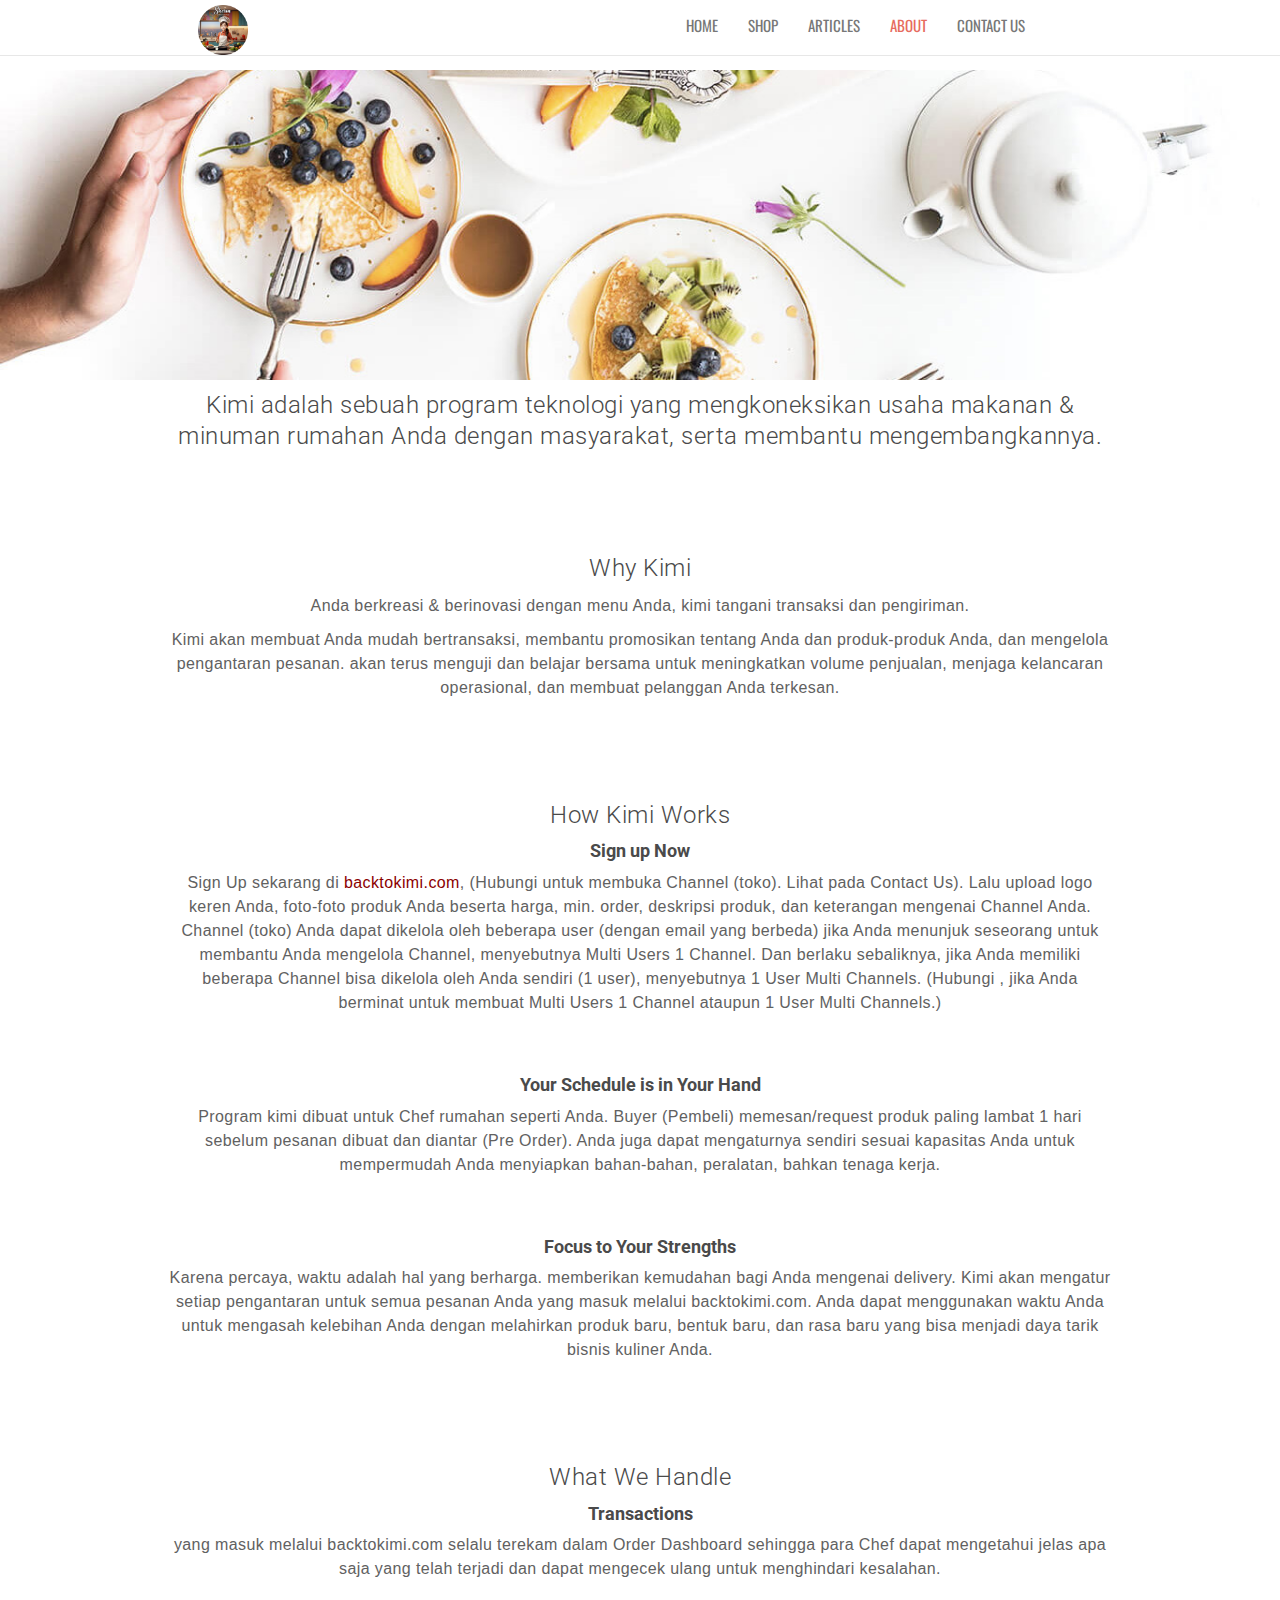
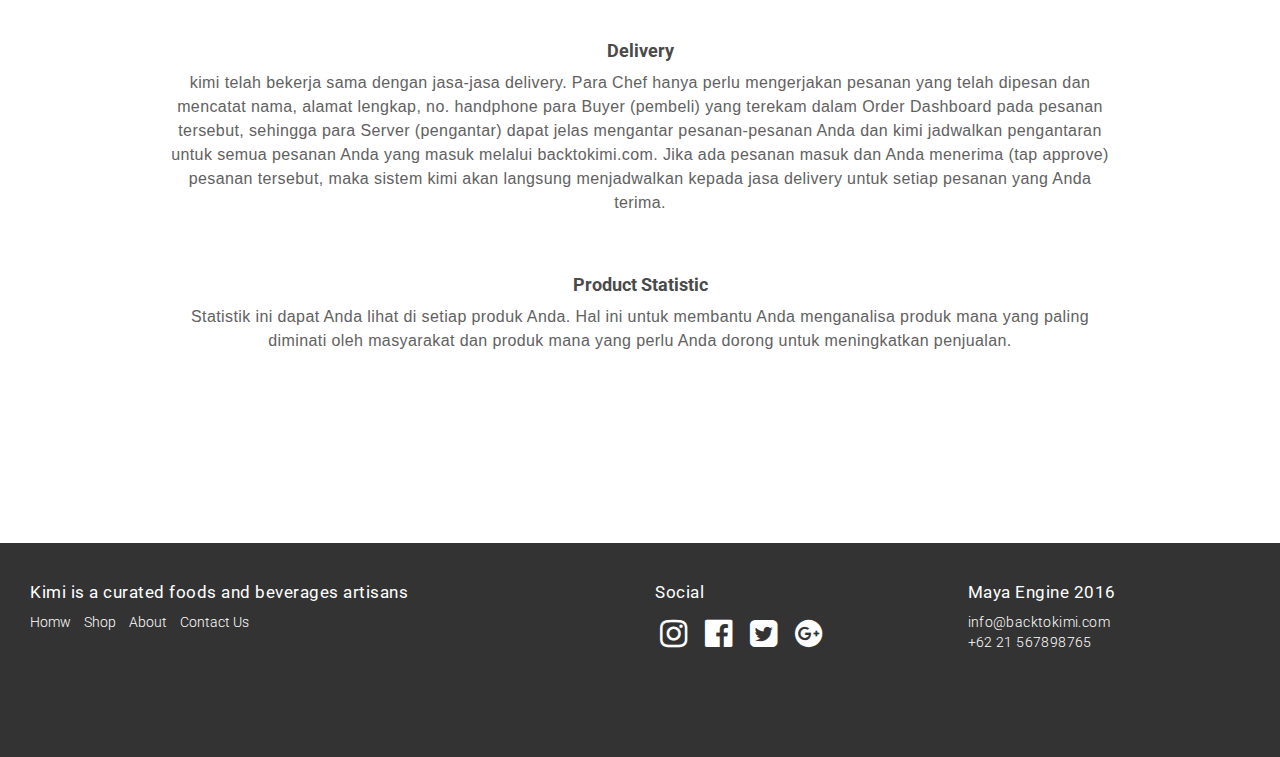
==== commit a821348e: "final testing" ====
--- a/about.html
+++ b/about.html
@@ -74,9 +74,10 @@
                 </div>
                 <div class="col-md-8 col-sm-8" style="display: inline-flex;justify-content: center;">
                     <ul class="nav navbar-nav">
-                        <li><a href="index.html">Shop</a></li>
+                        <li><a href="index.html">Home</a></li>
+                        <li><a href="shop.html">Shop</a></li>
                         <li><a href="articles.html">Articles</a></li>
-                        <li><a href="merchantGuide.html">Chef Guide</a></li>
+                        
                         <li class="active"><a href="about.html">About</a></li>
                         <li><a href="contact.html">Contact Us</a></li>
                     </ul>
